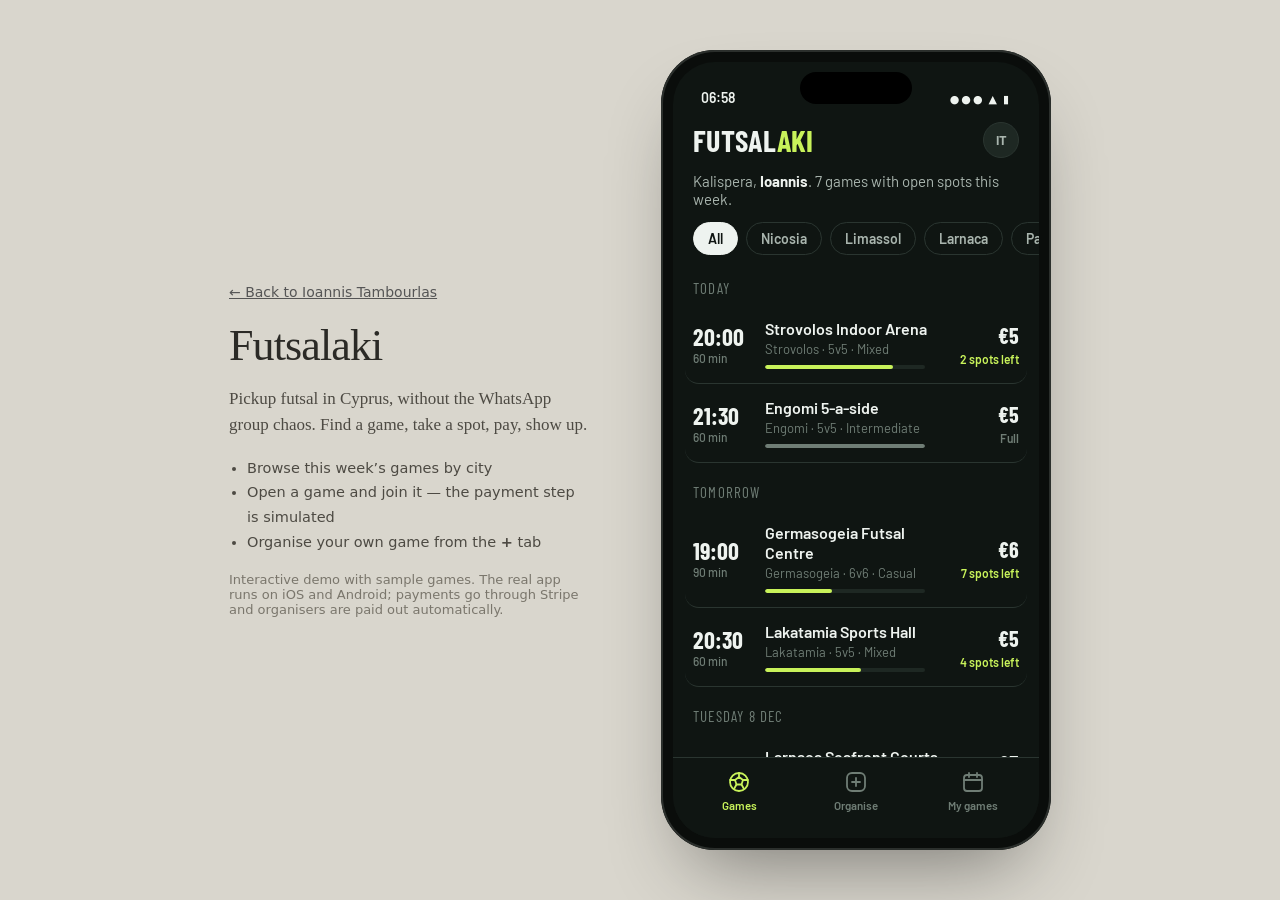
==== docs/demos/futsalaki/index.html @ 2a148515 "Add personal portfolio site with Futsalaki and SSSB Market demos Static site in docs/ for GitHub Pag" ====
<!doctype html>
<html lang="en">
<head>
<meta charset="utf-8">
<meta name="viewport" content="width=device-width, initial-scale=1, viewport-fit=cover">
<title>Futsalaki — demo</title>
<meta name="description" content="Interactive demo of Futsalaki: find a pickup futsal game in Cyprus, grab a spot and pay in the app.">
<meta name="theme-color" content="#0f1512">
<link rel="preconnect" href="https://fonts.googleapis.com">
<link rel="preconnect" href="https://fonts.gstatic.com" crossorigin>
<link href="https://fonts.googleapis.com/css2?family=Barlow+Condensed:wght@600;700&family=Barlow:wght@400;500;600;700&display=swap" rel="stylesheet">
<style>
:root {
  --bg: #0f1512; --bg-2: #161e1a; --bg-3: #1e2823; --line: #2a3530;
  --text: #eef3ef; --text-2: #a9b5ae; --text-3: #6f7d75;
  --lime: #c8f25a; --lime-ink: #1b2408; --green: #2f9e61; --warn: #f2b25a; --red: #ef6a5a;
  --cond: "Barlow Condensed", "Arial Narrow", sans-serif;
  --body: "Barlow", system-ui, sans-serif;
}
* { box-sizing: border-box; }
html, body { margin: 0; height: 100%; }
body { font-family: var(--body); color: var(--text); background: #d9d6cd; -webkit-font-smoothing: antialiased; -webkit-tap-highlight-color: transparent; }
button, input, select { font: inherit; color: inherit; }
a { color: inherit; }

/* page around the phone (desktop) */
.stage { min-height: 100%; display: grid; grid-template-columns: minmax(0, 360px) auto; justify-content: center; align-items: center; gap: 72px; padding: 40px 24px; }
.aside { color: #2b2a26; font-family: Georgia, serif; }
.aside a.back { font-family: system-ui, sans-serif; font-size: 14px; color: #555; }
.aside h1 { font-weight: 400; font-size: 44px; line-height: 1.05; margin: 22px 0 14px; letter-spacing: -.02em; }
.aside p { font-size: 17px; line-height: 1.55; color: #4d4a43; }
.aside ul { font-family: system-ui, sans-serif; font-size: 14.5px; color: #4d4a43; padding-left: 18px; line-height: 1.7; }
.aside small { font-family: system-ui, sans-serif; color: #7a766c; font-size: 13px; display: block; margin-top: 18px; }

.phone { width: 390px; height: 800px; border-radius: 54px; background: #0a0d0b; padding: 12px; box-shadow: 0 40px 80px -30px rgba(0,0,0,.45), inset 0 0 0 2px #2b2f2c; position: relative; }
.screen { width: 100%; height: 100%; border-radius: 42px; overflow: hidden; background: var(--bg); position: relative; display: flex; flex-direction: column; }
.notch { position: absolute; top: 10px; left: 50%; transform: translateX(-50%); width: 112px; height: 32px; border-radius: 20px; background: #000; z-index: 50; }

@media (max-width: 860px) {
  body { background: var(--bg); }
  .stage { display: block; padding: 0; min-height: 100%; }
  .aside { display: none; }
  .phone { width: 100%; height: 100dvh; border-radius: 0; padding: 0; box-shadow: none; }
  .screen { border-radius: 0; }
  .notch { display: none; }
  .mobile-bar { display: flex !important; }
}
/* compact embed used as a preview on the portfolio */
body.embed { background: var(--bg); }
body.embed .stage { display: block; padding: 0; }
body.embed .aside, body.embed .notch, body.embed .mobile-bar { display: none !important; }
body.embed .phone { width: 100%; height: 100vh; padding: 0; border-radius: 0; box-shadow: none; }
body.embed .screen { border-radius: 0; }

.mobile-bar { display: none; justify-content: space-between; font-size: 12px; padding: 6px 14px; background: #000; color: #bbb; }
.mobile-bar a { color: #ddd; }

.status { height: 50px; flex: none; display: flex; justify-content: space-between; align-items: flex-end; padding: 0 28px 6px; font-size: 14px; font-weight: 600; }
.status span:last-child { letter-spacing: 2px; font-size: 11px; }
@media (max-width: 860px) { .status { display: none; } }

.view { flex: 1; overflow-y: auto; overflow-x: hidden; scrollbar-width: none; position: relative; }
.view::-webkit-scrollbar { display: none; }

.top { padding: 10px 20px 6px; display: flex; justify-content: space-between; align-items: center; }
.brand { font-family: var(--cond); font-weight: 700; font-size: 30px; letter-spacing: .01em; text-transform: uppercase; line-height: 1; }
.brand i { font-style: normal; color: var(--lime); }
.avatar { width: 36px; height: 36px; border-radius: 50%; background: var(--bg-3); display: grid; place-items: center; font-weight: 700; font-size: 13px; color: var(--text-2); border: 1px solid var(--line); }

.hello { padding: 8px 20px 0; color: var(--text-2); font-size: 15px; }
.hello b { color: var(--text); }

.cities { display: flex; gap: 8px; padding: 14px 20px 4px; overflow-x: auto; scrollbar-width: none; }
.cities::-webkit-scrollbar { display: none; }
.pill { flex: none; border: 1px solid var(--line); background: transparent; border-radius: 999px; padding: 7px 14px; font-size: 14px; font-weight: 600; color: var(--text-2); cursor: pointer; }
.pill[aria-pressed="true"] { background: var(--text); color: var(--bg); border-color: var(--text); }

.day { font-family: var(--cond); text-transform: uppercase; font-size: 15px; letter-spacing: .08em; color: var(--text-3); padding: 20px 20px 8px; }

.game { display: grid; grid-template-columns: 58px 1fr auto; gap: 14px; align-items: center; margin: 0 12px; padding: 14px 8px; border-bottom: 1px solid var(--line); cursor: pointer; border-radius: 14px; transition: background .15s; }
.game:hover { background: var(--bg-2); }
.game__time { font-family: var(--cond); font-weight: 700; font-size: 24px; line-height: 1; }
.game__time small { display: block; font-family: var(--body); font-weight: 500; font-size: 12px; color: var(--text-3); margin-top: 3px; }
.game__venue { font-weight: 600; font-size: 16px; line-height: 1.25; }
.game__sub { font-size: 13px; color: var(--text-3); margin-top: 2px; }
.spots { margin-top: 8px; height: 4px; background: var(--bg-3); border-radius: 4px; overflow: hidden; width: 100%; max-width: 160px; }
.spots i { display: block; height: 100%; background: var(--lime); border-radius: 4px; }
.spots.full i { background: var(--text-3); }
.game__right { text-align: right; }
.game__price { font-family: var(--cond); font-weight: 700; font-size: 22px; }
.game__left { font-size: 12px; color: var(--lime); font-weight: 600; white-space: nowrap; }
.game__left.full { color: var(--text-3); }
.game__left.mine { color: var(--text); background: var(--green); padding: 1px 7px; border-radius: 6px; }

.empty { padding: 60px 30px; text-align: center; color: var(--text-3); }
.empty b { display: block; color: var(--text); font-family: var(--cond); font-size: 26px; text-transform: uppercase; margin-bottom: 6px; }

/* tab bar */
.tabbar { flex: none; display: grid; grid-template-columns: repeat(3, 1fr); border-top: 1px solid var(--line); background: var(--bg); padding: 8px 8px 22px; }
.tabbar button { background: none; border: 0; display: flex; flex-direction: column; align-items: center; gap: 4px; font-size: 11.5px; font-weight: 600; color: var(--text-3); cursor: pointer; padding: 4px 0; }
.tabbar button svg { width: 24px; height: 24px; }
.tabbar button[aria-current="true"] { color: var(--lime); }
@media (max-width: 860px) { .tabbar { padding-bottom: max(10px, env(safe-area-inset-bottom)); } }

/* detail */
.hero { position: relative; height: 210px; overflow: hidden; background: #174d33; }
.hero svg { position: absolute; inset: 0; width: 100%; height: 100%; }
.hero__back { position: absolute; top: 12px; left: 12px; width: 38px; height: 38px; border-radius: 50%; border: 0; background: rgba(0,0,0,.45); color: #fff; display: grid; place-items: center; cursor: pointer; backdrop-filter: blur(6px); }
.hero__tag { position: absolute; left: 20px; bottom: 16px; font-family: var(--cond); text-transform: uppercase; font-weight: 700; font-size: 13px; letter-spacing: .08em; background: var(--lime); color: var(--lime-ink); padding: 3px 9px; border-radius: 6px; }
.d-body { padding: 18px 20px 120px; }
.d-title { font-family: var(--cond); font-weight: 700; text-transform: uppercase; font-size: 34px; line-height: 1; margin: 0 0 6px; }
.d-sub { color: var(--text-2); font-size: 15px; margin: 0 0 18px; }
.facts { display: grid; grid-template-columns: repeat(3, 1fr); border-top: 1px solid var(--line); border-bottom: 1px solid var(--line); margin-bottom: 22px; }
.facts div { padding: 12px 0; }
.facts div + div { border-left: 1px solid var(--line); padding-left: 14px; }
.facts b { display: block; font-family: var(--cond); font-size: 22px; line-height: 1.1; }
.facts span { font-size: 12px; color: var(--text-3); }
.h { font-family: var(--cond); text-transform: uppercase; letter-spacing: .08em; font-size: 14px; color: var(--text-3); margin: 0 0 10px; display: flex; justify-content: space-between; }
.players { display: flex; flex-wrap: wrap; gap: 8px; margin-bottom: 22px; }
.p { width: 42px; height: 42px; border-radius: 50%; display: grid; place-items: center; font-size: 13px; font-weight: 700; background: var(--bg-3); color: var(--text-2); border: 1px solid var(--line); }
.p.you { background: var(--lime); color: var(--lime-ink); border-color: var(--lime); }
.p.open { background: transparent; border: 1.5px dashed var(--line); color: var(--text-3); font-weight: 500; }
.notes { font-size: 15px; color: var(--text-2); line-height: 1.55; margin: 0 0 12px; }
.org { display: flex; align-items: center; gap: 12px; padding: 12px 0; border-top: 1px solid var(--line); font-size: 14px; color: var(--text-2); }
.org b { color: var(--text); display: block; font-size: 15px; }

.cta { position: absolute; left: 0; right: 0; bottom: 0; padding: 14px 20px 18px; background: linear-gradient(transparent, var(--bg) 30%); display: flex; gap: 14px; align-items: center; }
.cta__price { font-family: var(--cond); font-weight: 700; font-size: 30px; line-height: 1; }
.cta__price small { display: block; font-family: var(--body); font-size: 12px; color: var(--text-3); font-weight: 500; }
.btn { flex: 1; border: 0; border-radius: 16px; min-height: 54px; font-weight: 700; font-size: 17px; cursor: pointer; transition: transform .1s, opacity .15s; }
.btn:active { transform: scale(.98); }
.btn-lime { background: var(--lime); color: var(--lime-ink); }
.btn-dark { background: var(--bg-3); color: var(--text); border: 1px solid var(--line); }
.btn[disabled] { opacity: .45; cursor: default; }

/* pay sheet */
.scrim { position: absolute; inset: 0; background: rgba(0,0,0,.55); opacity: 0; pointer-events: none; transition: opacity .2s; z-index: 30; }
.scrim.open { opacity: 1; pointer-events: auto; }
.sheet { position: absolute; left: 0; right: 0; bottom: 0; z-index: 31; background: #f6f7f5; color: #16201a; border-radius: 26px 26px 0 0; padding: 12px 20px 26px; transform: translateY(105%); transition: transform .28s cubic-bezier(.2,.8,.2,1); }
.sheet.open { transform: none; }
.grab { width: 40px; height: 5px; border-radius: 5px; background: #cfd4d0; margin: 0 auto 16px; }
.sheet h3 { margin: 0 0 4px; font-size: 20px; }
.sheet .muted { color: #68736c; font-size: 14px; margin: 0 0 16px; }
.line { display: flex; justify-content: space-between; padding: 9px 0; border-top: 1px solid #e3e6e3; font-size: 15px; }
.line.total { font-weight: 700; font-size: 17px; border-top: 1px solid #16201a; }
.card-field { margin: 16px 0; border: 1px solid #cfd4d0; border-radius: 12px; padding: 13px 14px; display: flex; gap: 10px; align-items: center; background: #fff; font-size: 15px; color: #3a443e; }
.card-field span:last-child { margin-left: auto; color: #88928b; font-size: 13px; }
.paybtn { background: #16201a; color: #fff; width: 100%; }
.secure { text-align: center; font-size: 12px; color: #88928b; margin-top: 10px; }

.done { position: absolute; inset: 0; z-index: 40; background: var(--bg); display: flex; flex-direction: column; align-items: center; justify-content: center; text-align: center; padding: 30px; opacity: 0; pointer-events: none; transition: opacity .25s; }
.done.open { opacity: 1; pointer-events: auto; }
.done .tick { width: 84px; height: 84px; border-radius: 50%; background: var(--lime); color: var(--lime-ink); display: grid; place-items: center; margin-bottom: 22px; }
.done h2 { font-family: var(--cond); text-transform: uppercase; font-size: 38px; margin: 0 0 8px; line-height: 1; }
.done p { color: var(--text-2); margin: 0 0 28px; }
.done .btn { flex: none; width: 100%; max-width: 280px; }

/* create */
.form { padding: 6px 20px 30px; }
.form h2 { font-family: var(--cond); text-transform: uppercase; font-size: 34px; margin: 6px 0 4px; }
.form .lead { color: var(--text-2); font-size: 15px; margin: 0 0 20px; }
.f { margin-bottom: 14px; }
.f label { display: block; font-size: 13px; font-weight: 600; color: var(--text-2); margin-bottom: 6px; }
.in { width: 100%; background: var(--bg-2); border: 1px solid var(--line); border-radius: 12px; padding: 13px 14px; outline: 0; color-scheme: dark; }
.in:focus { border-color: var(--lime); }
.two { display: grid; grid-template-columns: 1fr 1fr; gap: 10px; }
.payout { font-size: 13px; color: var(--text-3); margin: 4px 0 18px; line-height: 1.5; }
.payout b { color: var(--text); }

.toast { position: absolute; left: 50%; top: 60px; transform: translate(-50%, -10px); background: var(--text); color: var(--bg); padding: 9px 16px; border-radius: 999px; font-size: 14px; font-weight: 600; opacity: 0; transition: .2s; z-index: 60; white-space: nowrap; pointer-events: none; }
.toast.show { opacity: 1; transform: translate(-50%, 0); }
</style>
</head>
<body>

<div class="mobile-bar"><span>Demo &middot; sample data</span><a href="../../#futsalaki">&larr; Ioannis Tambourlas</a></div>

<div class="stage">
  <aside class="aside">
    <a class="back" href="../../#futsalaki">&larr; Back to Ioannis Tambourlas</a>
    <h1>Futsalaki</h1>
    <p>Pickup futsal in Cyprus, without the WhatsApp group chaos. Find a game, take a spot, pay, show up.</p>
    <ul>
      <li>Browse this week&rsquo;s games by city</li>
      <li>Open a game and join it &mdash; the payment step is simulated</li>
      <li>Organise your own game from the <b>+</b> tab</li>
    </ul>
    <small>Interactive demo with sample games. The real app runs on iOS and Android; payments go through Stripe and organisers are paid out automatically.</small>
  </aside>

  <div class="phone">
    <div class="screen" id="screen">
      <div class="notch"></div>
      <div class="status"><span id="clock">9:41</span><span>●●● ▲ ▮</span></div>
      <div class="view" id="view"></div>
      <nav class="tabbar" id="tabbar">
        <button data-tab="games" aria-current="true"><svg viewBox="0 0 24 24" fill="none" stroke="currentColor" stroke-width="1.8" stroke-linecap="round" stroke-linejoin="round"><circle cx="12" cy="12" r="9"/><path d="m12 7 4 3-1.5 4.5h-5L8 10z"/><path d="M12 3v4M21 10l-5 0M3 10h5M9.5 14.5 7 19M14.5 14.5 17 19"/></svg>Games</button>
        <button data-tab="create"><svg viewBox="0 0 24 24" fill="none" stroke="currentColor" stroke-width="1.8" stroke-linecap="round"><rect x="3" y="3" width="18" height="18" rx="5"/><path d="M12 8v8M8 12h8"/></svg>Organise</button>
        <button data-tab="mine"><svg viewBox="0 0 24 24" fill="none" stroke="currentColor" stroke-width="1.8" stroke-linecap="round" stroke-linejoin="round"><rect x="3" y="5" width="18" height="16" rx="3"/><path d="M3 10h18M8 3v4M16 3v4"/></svg>My games</button>
      </nav>

      <div class="scrim" id="scrim"></div>
      <div class="sheet" id="sheet" role="dialog" aria-modal="true"></div>
      <div class="done" id="done"></div>
      <div class="toast" id="toast"></div>
    </div>
  </div>
</div>

<script>
(function () {
  "use strict";
  if (/[?&]embed\b/.test(location.search)) document.body.classList.add("embed");

  var DAY = 86400000;
  function at(dayOffset, h, m) { var d = new Date(); d.setHours(h, m || 0, 0, 0); return d.getTime() + dayOffset * DAY; }

  var NAMES = ["AK", "MP", "CG", "NK", "SP", "AM", "GL", "PC", "KD", "TH", "EV", "RS", "LA", "DM", "IK", "YP", "ST", "FN"];
  var games = [
    { id: "g1", city: "Nicosia", venue: "Strovolos Indoor Arena", area: "Strovolos", t: at(0, 20, 0), dur: 60, size: 10, taken: 8, price: 5, level: "Mixed", org: "Andreas K.", notes: "Indoor court, bibs provided. Please be there 10 minutes early so we start on time." },
    { id: "g2", city: "Nicosia", venue: "Engomi 5-a-side", area: "Engomi", t: at(0, 21, 30), dur: 60, size: 10, taken: 10, price: 5, level: "Intermediate", org: "Marios P.", notes: "Outdoor turf under lights." },
    { id: "g3", city: "Limassol", venue: "Germasogeia Futsal Centre", area: "Germasogeia", t: at(1, 19, 0), dur: 90, size: 12, taken: 5, price: 6, level: "Casual", org: "Christos G.", notes: "90 minutes, rotating teams of four. All levels welcome." },
    { id: "g4", city: "Nicosia", venue: "Lakatamia Sports Hall", area: "Lakatamia", t: at(1, 20, 30), dur: 60, size: 10, taken: 6, price: 5, level: "Mixed", org: "Nikos K.", notes: "Indoor hall. Bring a light and a dark shirt." },
    { id: "g5", city: "Larnaca", venue: "Larnaca Seafront Courts", area: "Finikoudes", t: at(2, 18, 30), dur: 60, size: 10, taken: 3, price: 5, level: "Casual", org: "Stella P.", notes: "Friendly game, mixed teams." },
    { id: "g6", city: "Limassol", venue: "Agios Athanasios Arena", area: "Agios Athanasios", t: at(2, 21, 0), dur: 60, size: 10, taken: 9, price: 6, level: "Competitive", org: "Alex M.", notes: "Fast game. Last spot usually goes quickly." },
    { id: "g7", city: "Nicosia", venue: "Aglantzia Futsal Park", area: "Aglantzia", t: at(3, 19, 30), dur: 60, size: 10, taken: 4, price: 5, level: "Mixed", org: "George L.", notes: "Near the university. Parking at the back." },
    { id: "g8", city: "Paphos", venue: "Kato Paphos Indoor", area: "Kato Paphos", t: at(4, 20, 0), dur: 60, size: 10, taken: 7, price: 5, level: "Mixed", org: "Panos C.", notes: "Indoor, air-conditioned." }
  ];
  games.forEach(function (g, i) { g.players = NAMES.slice(i, i + g.taken); g.mine = false; });

  var state = { tab: "games", city: "All", open: null };
  var view = document.getElementById("view");

  function fmtTime(ts) { var d = new Date(ts); return String(d.getHours()).padStart(2, "0") + ":" + String(d.getMinutes()).padStart(2, "0"); }
  function dayLabel(ts) {
    var d = new Date(ts), today = new Date(); today.setHours(0, 0, 0, 0);
    var diff = Math.round((new Date(d).setHours(0, 0, 0, 0) - today.getTime()) / DAY);
    if (diff === 0) return "Today"; if (diff === 1) return "Tomorrow";
    return d.toLocaleDateString("en-GB", { weekday: "long", day: "numeric", month: "short" });
  }
  function esc(s) { return String(s).replace(/[&<>"']/g, function (c) { return { "&": "&amp;", "<": "&lt;", ">": "&gt;", '"': "&quot;", "'": "&#39;" }[c]; }); }

  function gameRow(g) {
    var left = g.size - g.taken, full = left <= 0;
    var status = g.mine ? '<span class="game__left mine">You’re in</span>' : full ? '<span class="game__left full">Full</span>' : '<span class="game__left">' + left + (left === 1 ? " spot" : " spots") + " left</span>";
    return '<div class="game" data-id="' + g.id + '" role="button" tabindex="0">' +
      '<div class="game__time">' + fmtTime(g.t) + "<small>" + g.dur + " min</small></div>" +
      "<div><div class=\"game__venue\">" + esc(g.venue) + '</div><div class="game__sub">' + esc(g.area) + " · " + (g.size / 2) + "v" + (g.size / 2) + " · " + g.level + "</div>" +
      '<div class="spots' + (full ? " full" : "") + '"><i style="width:' + Math.min(100, g.taken / g.size * 100) + '%"></i></div></div>' +
      '<div class="game__right"><div class="game__price">€' + g.price + "</div>" + status + "</div></div>";
  }
  function bindRows() {
    view.querySelectorAll(".game").forEach(function (el) {
      var go = function () { openGame(el.dataset.id); };
      el.addEventListener("click", go);
      el.addEventListener("keydown", function (e) { if (e.key === "Enter") go(); });
    });
  }
  function grouped(list) {
    var out = "", last = "";
    list.sort(function (a, b) { return a.t - b.t; }).forEach(function (g) {
      var dl = dayLabel(g.t); if (dl !== last) { out += '<div class="day">' + dl + "</div>"; last = dl; }
      out += gameRow(g);
    });
    return out;
  }

  function viewGames() {
    var cities = ["All", "Nicosia", "Limassol", "Larnaca", "Paphos"];
    var list = games.filter(function (g) { return state.city === "All" || g.city === state.city; });
    view.innerHTML =
      '<div class="top"><div class="brand">Futsal<i>aki</i></div><div class="avatar">IT</div></div>' +
      '<div class="hello">Kalispera, <b>Ioannis</b>. ' + games.filter(function (g) { return g.size - g.taken > 0; }).length + " games with open spots this week.</div>" +
      '<div class="cities">' + cities.map(function (c) { return '<button class="pill" data-city="' + c + '" aria-pressed="' + (state.city === c) + '">' + c + "</button>"; }).join("") + "</div>" +
      (list.length ? grouped(list) : '<div class="empty"><b>No games yet</b>Be the first to organise one in ' + state.city + ".</div>") +
      '<div style="height:24px"></div>';
    view.querySelectorAll(".pill").forEach(function (b) { b.onclick = function () { state.city = b.dataset.city; viewGames(); }; });
    bindRows();
  }

  function viewMine() {
    var list = games.filter(function (g) { return g.mine || g.createdByYou; });
    view.innerHTML = '<div class="top"><div class="brand">My games</div><div class="avatar">IT</div></div>' +
      (list.length ? grouped(list) : '<div class="empty"><b>Nothing booked</b>Join a game from the Games tab and it shows up here.</div>');
    bindRows();
  }

  function pitchSVG() {
    return '<svg viewBox="0 0 390 210" preserveAspectRatio="xMidYMid slice" aria-hidden="true">' +
      '<defs><pattern id="stripes" width="60" height="210" patternUnits="userSpaceOnUse"><rect width="30" height="210" fill="#1b5a3b"/><rect x="30" width="30" height="210" fill="#185236"/></pattern></defs>' +
      '<rect width="390" height="210" fill="url(#stripes)"/>' +
      '<g fill="none" stroke="rgba(255,255,255,.55)" stroke-width="2"><rect x="20" y="20" width="350" height="170"/><line x1="195" y1="20" x2="195" y2="190"/><circle cx="195" cy="105" r="30"/>' +
      '<path d="M20 60 a45 45 0 0 1 0 90"/><path d="M370 60 a45 45 0 0 0 0 90"/></g><circle cx="195" cy="105" r="3" fill="rgba(255,255,255,.7)"/></svg>';
  }

  function openGame(id) {
    var g = games.find(function (x) { return x.id === id; }); if (!g) return;
    state.open = id;
    var left = g.size - g.taken, full = left <= 0;
    var slots = g.players.map(function (p) { return '<div class="p">' + p + "</div>"; }).join("");
    if (g.mine) slots += '<div class="p you">IT</div>';
    for (var i = 0; i < left; i++) slots += '<div class="p open">+</div>';
    view.innerHTML =
      '<div class="hero">' + pitchSVG() + '<button class="hero__back" id="back" aria-label="Back"><svg width="20" height="20" viewBox="0 0 24 24" fill="none" stroke="currentColor" stroke-width="2.2" stroke-linecap="round"><path d="m15 18-6-6 6-6"/></svg></button>' +
      '<span class="hero__tag">' + (g.size / 2) + "v" + (g.size / 2) + " · " + g.level + "</span></div>" +
      '<div class="d-body"><h1 class="d-title">' + esc(g.venue) + '</h1><p class="d-sub">' + dayLabel(g.t) + ", " + fmtTime(g.t) + " · " + esc(g.area) + ", " + g.city + "</p>" +
      '<div class="facts"><div><b>' + g.dur + "'</b><span>Duration</span></div><div><b>" + g.taken + "/" + g.size + "</b><span>Players</span></div><div><b>€" + g.price + "</b><span>Per player</span></div></div>" +
      '<p class="h"><span>Who’s playing</span><span>' + (full ? "Full" : left + " open") + "</span></p>" +
      '<div class="players">' + slots + "</div>" +
      '<p class="h"><span>From the organiser</span></p><p class="notes">' + esc(g.notes) + "</p>" +
      '<div class="org"><div class="p">' + g.org.split(" ").map(function (s) { return s[0]; }).join("") + "</div><div><b>" + esc(g.org) + "</b>Organiser · free cancellation up to 6 hours before</div></div></div>" +
      '<div class="cta"><div class="cta__price">€' + g.price + ".00<small>per player</small></div>" +
      (g.mine ? '<button class="btn btn-dark" id="leave">Leave game</button>' :
        '<button class="btn btn-lime" id="join"' + (full ? " disabled" : "") + ">" + (full ? "Game is full" : "Join game") + "</button>") + "</div>";
    view.scrollTop = 0;
    document.getElementById("back").onclick = function () { state.open = null; renderTab(); };
    var j = document.getElementById("join"); if (j && !full) j.onclick = function () { openPay(g); };
    var l = document.getElementById("leave"); if (l) l.onclick = function () {
      g.mine = false; g.taken--; toast("You left the game · €" + g.price + " refunded"); openGame(g.id);
    };
  }

  var sheet = document.getElementById("sheet"), scrim = document.getElementById("scrim"), done = document.getElementById("done");
  function openPay(g) {
    var fee = 0.5;
    sheet.innerHTML = '<div class="grab"></div><h3>Confirm your spot</h3><p class="muted">' + esc(g.venue) + " · " + dayLabel(g.t) + " " + fmtTime(g.t) + "</p>" +
      '<div class="line"><span>Game fee</span><span>€' + g.price.toFixed(2) + '</span></div><div class="line"><span>Service fee</span><span>€' + fee.toFixed(2) + "</span></div>" +
      '<div class="line total"><span>Total</span><span>€' + (g.price + fee).toFixed(2) + "</span></div>" +
      '<div class="card-field"><span>💳</span><span>Visa •••• 4242</span><span>Change</span></div>' +
      '<button class="btn paybtn" id="pay">Pay €' + (g.price + fee).toFixed(2) + "</button>" +
      '<p class="secure">Demo — no real payment. In the app this is Stripe.</p>';
    sheet.classList.add("open"); scrim.classList.add("open");
    var payNow = function (b) {
      b.disabled = true; b.textContent = "Processing…";
      setTimeout(function () {
        closePay(); g.mine = true; g.taken++;
        done.innerHTML = '<div class="tick"><svg width="42" height="42" viewBox="0 0 24 24" fill="none" stroke="currentColor" stroke-width="2.6" stroke-linecap="round" stroke-linejoin="round"><path d="m5 12 5 5L20 7"/></svg></div>' +
          "<h2>You’re in</h2><p>" + esc(g.venue) + "<br>" + dayLabel(g.t) + " at " + fmtTime(g.t) + '</p><button class="btn btn-lime" id="ok">See the game</button>';
        done.classList.add("open");
        document.getElementById("ok").onclick = function () { done.classList.remove("open"); openGame(g.id); };
      }, 900);
    };
    document.getElementById("pay").onclick = function () { payNow(this); };
  }
  function closePay() { sheet.classList.remove("open"); scrim.classList.remove("open"); }
  scrim.onclick = closePay;

  function viewCreate() {
    var tomorrow = new Date(Date.now() + DAY), iso = tomorrow.toISOString().slice(0, 10);
    view.innerHTML = '<form class="form" id="cf" autocomplete="off"><h2>Organise a game</h2><p class="lead">Players pay when they join. You get paid out automatically after the game.</p>' +
      '<div class="f"><label for="cv">Venue</label><input class="in" id="cv" required placeholder="e.g. Strovolos Indoor Arena"></div>' +
      '<div class="two"><div class="f"><label for="cc">City</label><select class="in" id="cc"><option>Nicosia</option><option>Limassol</option><option>Larnaca</option><option>Paphos</option></select></div>' +
      '<div class="f"><label for="cl">Level</label><select class="in" id="cl"><option>Mixed</option><option>Casual</option><option>Intermediate</option><option>Competitive</option></select></div></div>' +
      '<div class="two"><div class="f"><label for="cd">Date</label><input class="in" id="cd" type="date" value="' + iso + '" required></div>' +
      '<div class="f"><label for="ct">Time</label><input class="in" id="ct" type="time" value="20:00" required></div></div>' +
      '<div class="two"><div class="f"><label for="cs">Format</label><select class="in" id="cs"><option value="10">5 v 5</option><option value="12">6 v 6</option><option value="14">7 v 7</option></select></div>' +
      '<div class="f"><label for="cp">Price per player (€)</label><input class="in" id="cp" type="number" min="0" max="50" value="5" required></div></div>' +
      '<p class="payout" id="payout"></p>' +
      '<button class="btn btn-lime" style="width:100%" type="submit">Publish game</button></form>';
    var upd = function () {
      var n = +document.getElementById("cs").value, p = +document.getElementById("cp").value || 0;
      document.getElementById("payout").innerHTML = "Full game: <b>" + n + " players × €" + p + " = €" + (n * p) + "</b> to you, paid to your bank via Stripe.";
    };
    document.getElementById("cs").onchange = upd; document.getElementById("cp").oninput = upd; upd();
    document.getElementById("cf").onsubmit = function (e) {
      e.preventDefault();
      var d = document.getElementById("cd").value.split("-"), tm = document.getElementById("ct").value.split(":");
      var when = new Date(+d[0], +d[1] - 1, +d[2], +tm[0], +tm[1]).getTime();
      var g = { id: "n" + Date.now(), city: document.getElementById("cc").value, venue: document.getElementById("cv").value.trim() || "My game", area: document.getElementById("cc").value,
        t: when, dur: 60, size: +document.getElementById("cs").value, taken: 1, price: +document.getElementById("cp").value || 0, level: document.getElementById("cl").value,
        org: "Ioannis T.", notes: "New game — invite your friends.", players: [], mine: true, createdByYou: true };
      games.push(g); toast("Game published"); setTab("games"); openGame(g.id);
    };
  }

  var toastEl = document.getElementById("toast"), tt;
  function toast(m) { toastEl.textContent = m; toastEl.classList.add("show"); clearTimeout(tt); tt = setTimeout(function () { toastEl.classList.remove("show"); }, 2000); }

  function renderTab() { if (state.tab === "games") viewGames(); else if (state.tab === "mine") viewMine(); else viewCreate(); view.scrollTop = 0; }
  function setTab(tab) {
    state.tab = tab; state.open = null;
    document.querySelectorAll("[data-tab]").forEach(function (b) { b.setAttribute("aria-current", String(b.dataset.tab === tab)); });
    renderTab();
  }
  document.querySelectorAll("[data-tab]").forEach(function (b) { b.onclick = function () { setTab(b.dataset.tab); }; });

  var clock = document.getElementById("clock");
  function tick() { clock.textContent = fmtTime(Date.now()); } tick(); setInterval(tick, 30000);

  renderTab();
})();
</script>
</body>
</html>
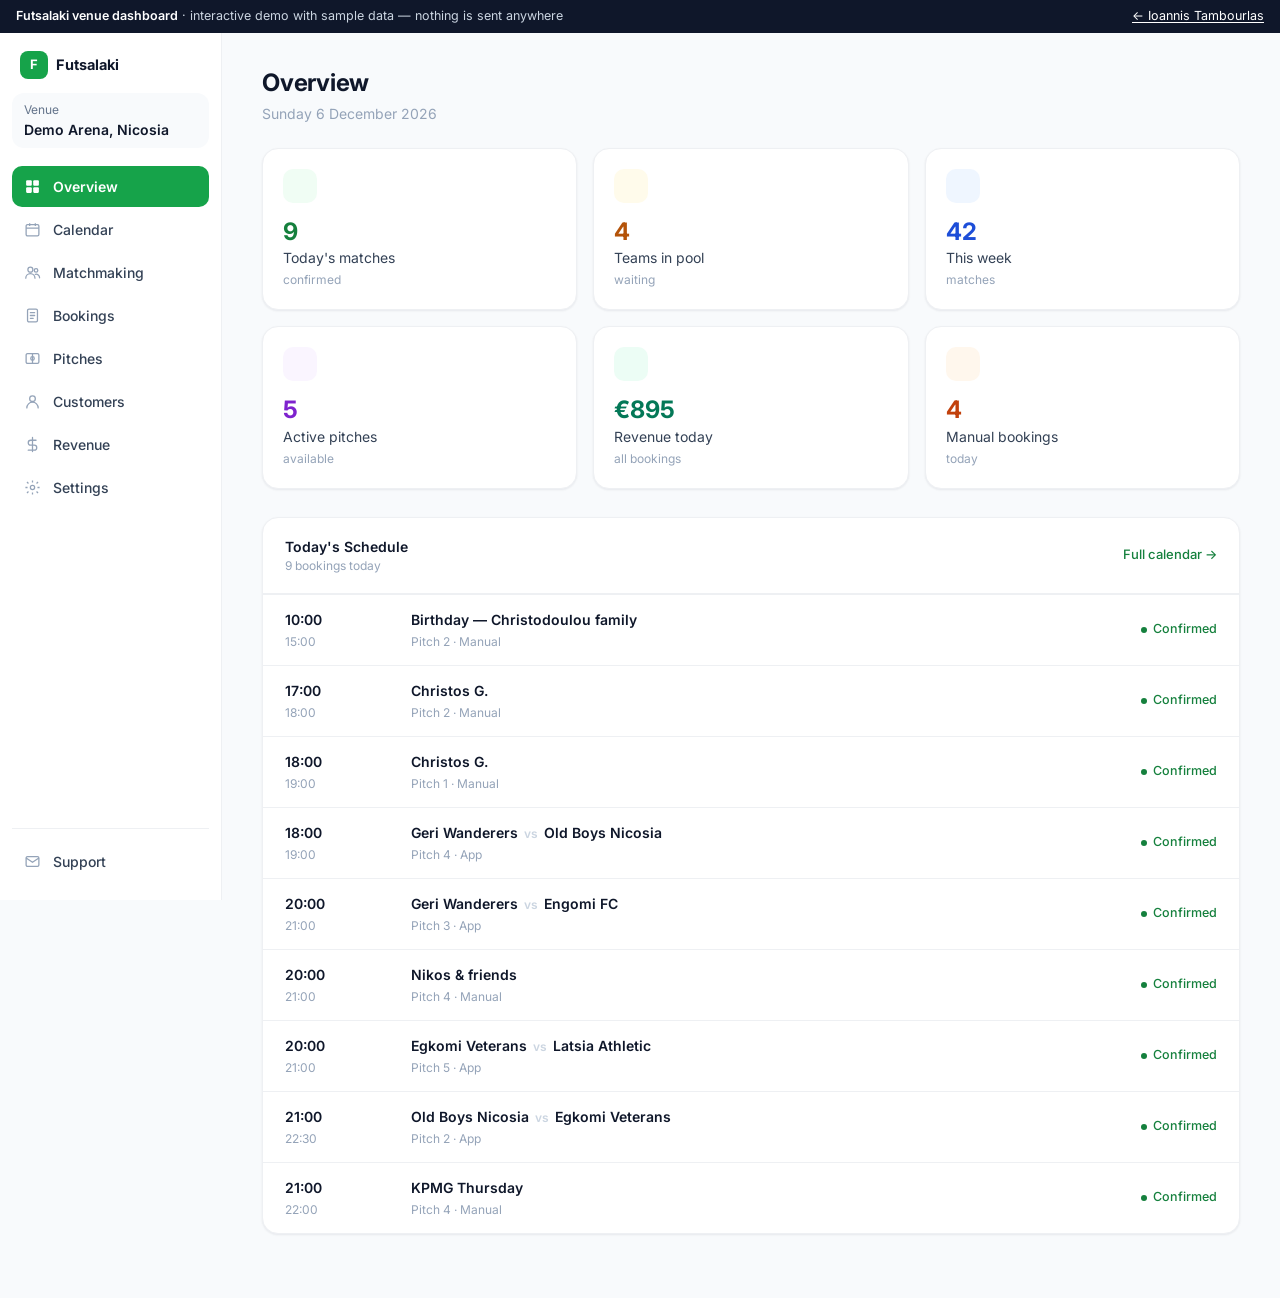
==== commit 00055088: "Rebuild portfolio and replace Futsalaki demo with the real venue dashboard Portfolio: editorial sing" ====
--- a/docs/demos/futsalaki/index.html
+++ b/docs/demos/futsalaki/index.html
@@ -2,392 +2,794 @@
 <html lang="en">
 <head>
 <meta charset="utf-8">
-<meta name="viewport" content="width=device-width, initial-scale=1, viewport-fit=cover">
-<title>Futsalaki — demo</title>
-<meta name="description" content="Interactive demo of Futsalaki: find a pickup futsal game in Cyprus, grab a spot and pay in the app.">
-<meta name="theme-color" content="#0f1512">
+<meta name="viewport" content="width=device-width, initial-scale=1">
+<title>Futsalaki venue dashboard — demo</title>
+<meta name="description" content="Interactive demo of the Futsalaki venue dashboard: calendar, matchmaking pool, bookings, pitches and revenue. Sample data.">
 <link rel="preconnect" href="https://fonts.googleapis.com">
 <link rel="preconnect" href="https://fonts.gstatic.com" crossorigin>
-<link href="https://fonts.googleapis.com/css2?family=Barlow+Condensed:wght@600;700&family=Barlow:wght@400;500;600;700&display=swap" rel="stylesheet">
+<link href="https://fonts.googleapis.com/css2?family=Inter:wght@400;500;600;700;800&display=swap" rel="stylesheet">
 <style>
 :root {
-  --bg: #0f1512; --bg-2: #161e1a; --bg-3: #1e2823; --line: #2a3530;
-  --text: #eef3ef; --text-2: #a9b5ae; --text-3: #6f7d75;
-  --lime: #c8f25a; --lime-ink: #1b2408; --green: #2f9e61; --warn: #f2b25a; --red: #ef6a5a;
-  --cond: "Barlow Condensed", "Arial Narrow", sans-serif;
-  --body: "Barlow", system-ui, sans-serif;
+  --bg: #f8fafc; --card: #fff; --line: #eef0f3; --line-2: #e2e8f0;
+  --ink: #0f172a; --ink-2: #1e293b; --ink-3: #334155; --muted: #64748b; --faint: #94a3b8;
+  --green: #16a34a; --green-d: #15803d; --green-dd: #166534; --green-t: #f0fdf4; --green-t2: #dcfce7; --green-b: #86efac;
+  --blue: #1d4ed8; --blue-t: #dbeafe; --blue-t2: #eff6ff; --blue-b: #93c5fd;
+  --red: #b91c1c; --red-t: #fee2e2; --red-b: #fca5a5;
+  --amber: #b45309; --amber-t: #fef3c7; --amber-b: #fcd34d;
+  --purple: #7e22ce; --purple-t: #f3e8ff;
+  --orange: #c2410c; --orange-t: #ffedd5;
+  --shadow: 0 1px 2px rgb(15 23 42 / .04), 0 1px 3px rgb(15 23 42 / .04);
 }
 * { box-sizing: border-box; }
-html, body { margin: 0; height: 100%; }
-body { font-family: var(--body); color: var(--text); background: #d9d6cd; -webkit-font-smoothing: antialiased; -webkit-tap-highlight-color: transparent; }
+html, body { margin: 0; }
+body { font-family: Inter, -apple-system, "Segoe UI", Roboto, sans-serif; background: var(--bg); color: var(--ink-2); font-size: 14px; line-height: 1.5; -webkit-font-smoothing: antialiased; }
 button, input, select { font: inherit; color: inherit; }
+button { cursor: pointer; }
 a { color: inherit; }
 
-/* page around the phone (desktop) */
-.stage { min-height: 100%; display: grid; grid-template-columns: minmax(0, 360px) auto; justify-content: center; align-items: center; gap: 72px; padding: 40px 24px; }
-.aside { color: #2b2a26; font-family: Georgia, serif; }
-.aside a.back { font-family: system-ui, sans-serif; font-size: 14px; color: #555; }
-.aside h1 { font-weight: 400; font-size: 44px; line-height: 1.05; margin: 22px 0 14px; letter-spacing: -.02em; }
-.aside p { font-size: 17px; line-height: 1.55; color: #4d4a43; }
-.aside ul { font-family: system-ui, sans-serif; font-size: 14.5px; color: #4d4a43; padding-left: 18px; line-height: 1.7; }
-.aside small { font-family: system-ui, sans-serif; color: #7a766c; font-size: 13px; display: block; margin-top: 18px; }
-
-.phone { width: 390px; height: 800px; border-radius: 54px; background: #0a0d0b; padding: 12px; box-shadow: 0 40px 80px -30px rgba(0,0,0,.45), inset 0 0 0 2px #2b2f2c; position: relative; }
-.screen { width: 100%; height: 100%; border-radius: 42px; overflow: hidden; background: var(--bg); position: relative; display: flex; flex-direction: column; }
-.notch { position: absolute; top: 10px; left: 50%; transform: translateX(-50%); width: 112px; height: 32px; border-radius: 20px; background: #000; z-index: 50; }
-
-@media (max-width: 860px) {
-  body { background: var(--bg); }
-  .stage { display: block; padding: 0; min-height: 100%; }
-  .aside { display: none; }
-  .phone { width: 100%; height: 100dvh; border-radius: 0; padding: 0; box-shadow: none; }
-  .screen { border-radius: 0; }
-  .notch { display: none; }
-  .mobile-bar { display: flex !important; }
+.demo-bar { position: sticky; top: 0; z-index: 60; background: #0f172a; color: #cbd5e1; font-size: 12.5px; padding: 7px 16px; display: flex; justify-content: space-between; gap: 12px; }
+.demo-bar a { color: #fff; text-decoration: underline; text-underline-offset: 2px; white-space: nowrap; }
+.demo-bar b { color: #fff; font-weight: 600; }
+
+.shell { display: grid; grid-template-columns: 222px 1fr; min-height: calc(100vh - 33px); }
+.side { background: #fff; border-right: 1px solid var(--line); display: flex; flex-direction: column; padding: 18px 12px; position: sticky; top: 33px; height: calc(100vh - 33px); }
+.brand { display: flex; align-items: center; gap: 8px; font-weight: 700; font-size: 14.5px; color: var(--ink); padding: 0 8px; }
+.brand i { width: 28px; height: 28px; border-radius: 8px; background: var(--green); color: #fff; font-style: normal; display: grid; place-items: center; font-size: 13px; font-weight: 700; }
+.venue { margin: 14px 0 18px; background: var(--bg); border-radius: 12px; padding: 8px 12px; }
+.venue small { display: block; color: var(--muted); font-size: 12px; }
+.venue b { font-weight: 600; color: var(--ink); }
+.nav { display: grid; gap: 2px; }
+.nav button { display: flex; align-items: center; gap: 12px; border: 0; background: none; text-align: left; padding: 10px 12px; border-radius: 10px; color: var(--ink-3); font-weight: 500; font-size: 14px; }
+.nav button svg { width: 17px; height: 17px; color: var(--faint); flex: none; }
+.nav button:hover { background: var(--bg); }
+.nav button[aria-current="page"] { background: var(--green); color: #fff; font-weight: 600; }
+.nav button[aria-current="page"] svg { color: #fff; }
+.side .nav--bottom { margin-top: auto; border-top: 1px solid var(--line); padding-top: 12px; }
+
+main { padding: 32px 40px 64px; min-width: 0; }
+.ph { display: flex; justify-content: space-between; align-items: flex-start; gap: 16px; flex-wrap: wrap; margin-bottom: 24px; }
+.ph h1 { font-size: 24px; font-weight: 700; color: var(--ink); margin: 0; letter-spacing: -.01em; }
+.ph p { margin: 2px 0 0; color: var(--faint); font-size: 14px; }
+.ph__actions { display: flex; gap: 8px; flex-wrap: wrap; align-items: center; }
+
+.btn { border: 1px solid transparent; border-radius: 10px; padding: 9px 16px; font-weight: 600; font-size: 14px; background: #fff; }
+.btn-green { background: var(--green); color: #fff; }
+.btn-green:hover { background: var(--green-d); }
+.btn-soft { background: var(--green-t); color: var(--green-d); border-color: #bbf7d0; }
+.btn-line { border-color: var(--line-2); color: var(--ink-3); }
+.btn-line:hover { background: var(--bg); }
+.btn-red { background: #fff5f5; color: var(--red); border-color: #fecaca; }
+.btn[disabled] { opacity: .5; cursor: default; }
+.seg { display: inline-flex; border: 1px solid var(--line-2); border-radius: 10px; overflow: hidden; background: #fff; }
+.seg button { border: 0; background: none; padding: 7px 14px; font-size: 13px; font-weight: 500; color: var(--muted); }
+.seg button[aria-pressed="true"] { background: var(--green); color: #fff; font-weight: 600; }
+.seg--dark button[aria-pressed="true"] { background: var(--ink-2); }
+
+.card { background: var(--card); border: 1px solid var(--line); border-radius: 16px; box-shadow: var(--shadow); }
+.card__head { padding: 18px 22px; border-bottom: 1px solid var(--line); display: flex; justify-content: space-between; align-items: center; gap: 12px; }
+.card__head b { color: var(--ink); font-weight: 600; }
+.card__head small { display: block; color: var(--faint); font-size: 12px; }
+.link { color: var(--green-d); font-weight: 500; font-size: 13px; background: none; border: 0; padding: 0; }
+
+/* overview */
+.stats { display: grid; grid-template-columns: repeat(3, minmax(0, 1fr)); gap: 16px; margin-bottom: 28px; max-width: 1024px; }
+.stat { padding: 20px; }
+.stat i { display: block; width: 34px; height: 34px; border-radius: 10px; margin-bottom: 16px; }
+.stat b { display: block; font-size: 24px; font-weight: 700; line-height: 1.1; }
+.stat span { display: block; color: var(--ink-3); font-size: 14px; margin-top: 2px; }
+.stat small { color: var(--faint); font-size: 12px; }
+.sched { max-width: 1024px; }
+.row { display: grid; grid-template-columns: 110px 1fr auto; gap: 16px; align-items: center; padding: 14px 22px; border-top: 1px solid var(--line); }
+.row:first-child { border-top: 0; }
+.row .t b { display: block; color: var(--ink); font-weight: 600; }
+.row .t small, .row .w small { color: var(--faint); font-size: 12px; }
+.row .w b { color: var(--ink); font-weight: 600; }
+.vs { color: #cbd5e1; margin: 0 6px; font-size: 12px; }
+.empty { padding: 44px 20px; text-align: center; color: var(--muted); }
+
+.st { font-size: 12.5px; font-weight: 500; display: inline-flex; align-items: center; gap: 6px; white-space: nowrap; }
+.st::before { content: ""; width: 6px; height: 6px; border-radius: 50%; background: currentColor; }
+.st--confirmed { color: var(--green-d); } .st--pending { color: var(--amber); } .st--completed { color: var(--muted); } .st--cancelled { color: var(--red); } .st--awaiting { color: var(--purple); }
+.pill { display: inline-block; font-size: 12px; font-weight: 500; padding: 2px 10px; border-radius: 999px; white-space: nowrap; }
+.pill--confirmed { background: var(--green-t); color: var(--green-d); }
+.pill--pending { background: var(--amber-t); color: var(--amber); }
+.pill--completed { background: #f1f5f9; color: var(--muted); }
+.pill--cancelled { background: var(--red-t); color: var(--red); }
+.pill--awaiting { background: var(--purple-t); color: var(--purple); }
+.pill--app { background: var(--blue-t2); color: var(--blue); }
+.pill--manual { background: var(--orange-t); color: var(--orange); }
+.pill--Casual { background: var(--green-t); color: var(--green-d); }
+.pill--Intermediate { background: var(--amber-t); color: var(--amber); }
+.pill--Competitive { background: var(--red-t); color: var(--red); }
+.pill--active { background: var(--green-t); color: var(--green-d); }
+.pill--inactive { background: #f1f5f9; color: var(--muted); }
+.pill--expected { background: var(--orange-t); color: var(--orange); }
+.pill--paid { background: var(--green-t); color: var(--green-d); }
+
+/* calendar */
+.legend { display: flex; flex-wrap: wrap; gap: 18px; font-size: 12.5px; color: var(--muted); margin: -10px 0 14px; }
+.legend span { display: inline-flex; align-items: center; gap: 6px; }
+.legend i { width: 10px; height: 10px; border-radius: 3px; }
+.chips { display: flex; gap: 6px; flex-wrap: wrap; margin-bottom: 18px; }
+.chip { border: 1px solid var(--line-2); background: #fff; border-radius: 10px; padding: 5px 12px; font-size: 12.5px; font-weight: 500; color: var(--ink-3); min-width: 32px; }
+.chip[aria-pressed="true"] { background: var(--green); border-color: var(--green); color: #fff; font-weight: 600; }
+.pitchcal { margin-bottom: 20px; overflow: hidden; }
+.pitchcal__name { padding: 14px 20px; display: flex; align-items: center; gap: 10px; font-weight: 600; color: var(--ink); border-bottom: 1px solid var(--line); }
+.pitchcal__name::before { content: ""; width: 7px; height: 7px; border-radius: 50%; background: var(--green); }
+.week { display: grid; grid-template-columns: repeat(7, minmax(118px, 1fr)); overflow-x: auto; }
+.day { border-left: 1px solid var(--line); min-height: 104px; min-width: 0; }
+.day:first-child { border-left: 0; }
+.day__h { text-align: center; font-size: 12.5px; color: var(--muted); padding: 8px 4px; border-bottom: 1px solid var(--line); white-space: nowrap; }
+.day--today .day__h { background: var(--green-t); color: var(--green-d); font-weight: 600; }
+.day__b { padding: 6px; display: grid; grid-template-columns: minmax(0, 1fr); gap: 6px; align-content: start; }
+.day__none { text-align: center; color: #cbd5e1; padding: 14px 0; }
+.blk { border: 1px solid; border-radius: 8px; padding: 5px 8px; font-size: 12px; line-height: 1.35; text-align: left; width: 100%; min-width: 0; overflow: hidden; background: none; }
+.blk b { font-weight: 600; display: block; }
+.blk b em { font-style: normal; font-size: 10px; font-weight: 600; margin-left: 4px; opacity: .8; }
+.blk span { display: block; white-space: nowrap; overflow: hidden; text-overflow: ellipsis; }
+.blk--match { background: var(--green-t); border-color: var(--green-b); color: var(--green-dd); }
+.blk--manual, .blk--event { background: var(--blue-t2); border-color: var(--blue-b); color: #1e40af; }
+.blk--pending { background: #fffbeb; border-color: var(--amber-b); color: var(--amber); }
+.blk--blocked { background: #fff1f2; border-color: var(--red-b); color: var(--red); }
+.blk--cancelled { opacity: .45; text-decoration: line-through; }
+
+/* matchmaking */
+.days { display: flex; gap: 8px; flex-wrap: wrap; margin-bottom: 20px; }
+.dchip { border: 1px solid var(--line-2); background: #fff; border-radius: 10px; min-width: 52px; padding: 5px 10px; text-align: center; line-height: 1.15; }
+.dchip small { display: block; font-size: 10px; font-weight: 600; color: var(--faint); text-transform: uppercase; letter-spacing: .03em; }
+.dchip b { font-size: 15px; color: var(--ink-3); }
+.dchip[aria-pressed="true"] { background: var(--ink-2); border-color: var(--ink-2); }
+.dchip[aria-pressed="true"] small, .dchip[aria-pressed="true"] b { color: #fff; }
+.dchip--all { font-weight: 600; font-size: 14px; color: var(--ink-3); }
+.dchip--all[aria-pressed="true"] { color: #fff; }
+.info { background: var(--blue-t2); border: 1px solid #dbeafe; color: var(--blue); border-radius: 14px; padding: 14px 20px; margin-bottom: 20px; max-width: 768px; font-size: 13px; }
+.info b { display: block; font-size: 14px; font-weight: 600; margin-bottom: 2px; color: #1e3a8a; }
+.info em { font-style: normal; font-weight: 600; }
+.pool { max-width: 768px; margin-bottom: 20px; }
+.pool__h { padding: 14px 20px; border-bottom: 1px solid var(--line); font-weight: 600; color: var(--ink); display: flex; justify-content: space-between; }
+.pool__h small { color: var(--faint); font-weight: 500; }
+.entry { display: grid; grid-template-columns: 1fr auto auto; gap: 14px; align-items: center; padding: 14px 20px; border-top: 1px solid var(--line); }
+.entry:first-of-type { border-top: 0; }
+.entry b { color: var(--ink); font-weight: 600; }
+.entry small { display: block; color: var(--faint); font-size: 12px; }
+.x { border: 1px solid var(--line-2); background: #fff; border-radius: 8px; padding: 5px 10px; font-size: 12.5px; color: var(--muted); }
+.x:hover { color: var(--red); border-color: #fecaca; }
+
+/* tables */
+.tbl-wrap { overflow-x: auto; }
+table { width: 100%; border-collapse: collapse; }
+th { text-align: left; font-size: 11.5px; font-weight: 600; letter-spacing: .05em; text-transform: uppercase; color: var(--faint); padding: 14px 20px; border-bottom: 1px solid var(--line); white-space: nowrap; }
+td { padding: 15px 20px; border-bottom: 1px solid var(--line); color: var(--ink-3); vertical-align: middle; }
+tr:last-child td { border-bottom: 0; }
+td b { color: var(--ink); font-weight: 600; }
+td small { display: block; color: var(--faint); font-size: 12px; }
+.filters { display: flex; gap: 10px; flex-wrap: wrap; margin-bottom: 18px; align-items: center; }
+.pager { display: flex; justify-content: space-between; align-items: center; padding: 12px 20px; border-top: 1px solid var(--line); color: var(--faint); font-size: 12.5px; }
+.pager button { border: 0; background: none; color: var(--muted); }
+.pager button[disabled] { color: #cbd5e1; cursor: default; }
+
+/* pitches */
+.narrow { max-width: 672px; }
+.addp { padding: 20px; margin-bottom: 20px; }
+.addp label { display: block; font-weight: 600; color: var(--ink); margin-bottom: 10px; }
+.addp div { display: flex; gap: 8px; }
+.in { width: 100%; border: 1px solid var(--line-2); border-radius: 10px; padding: 9px 14px; background: #fff; outline: 0; }
+.in:focus { border-color: var(--green); box-shadow: 0 0 0 3px rgb(22 163 74 / .12); }
+.dotname { display: inline-flex; align-items: center; gap: 10px; }
+.dotname::before { content: ""; width: 7px; height: 7px; border-radius: 50%; background: var(--green); }
+.dotname--blue::before { background: #3b82f6; }
+.dotname--off::before { background: #cbd5e1; }
+.price { border: 1px dashed transparent; background: none; border-radius: 6px; padding: 2px 6px; color: var(--ink-3); }
+.price:hover { border-color: var(--line-2); }
+.price-in { width: 84px; padding: 4px 8px; }
+.sub { display: flex; justify-content: space-between; align-items: flex-end; margin: 28px 0 12px; }
+.sub h2 { margin: 0; font-size: 17px; color: var(--ink); }
+.sub p { margin: 0; color: var(--faint); font-size: 12.5px; }
+
+/* revenue */
+.total { background: var(--green); color: #fff; border-radius: 16px; padding: 24px; margin-bottom: 20px; max-width: 896px; }
+.total small { font-size: 14px; opacity: .92; }
+.total b { display: block; font-size: 36px; font-weight: 800; letter-spacing: -.02em; margin: 2px 0 6px; }
+.total span { font-size: 14px; opacity: .92; }
+.rcards { display: grid; grid-template-columns: repeat(3, minmax(0,1fr)); gap: 16px; margin-bottom: 20px; max-width: 896px; }
+.rcard { padding: 20px; }
+.rcard b { display: block; color: var(--ink); font-weight: 600; }
+.rcard small { color: var(--faint); font-size: 12px; display: block; }
+.rcard strong { display: block; font-size: 22px; font-weight: 700; color: var(--ink); margin: 18px 0 2px; }
+.chart { max-width: 896px; margin-bottom: 20px; }
+.chart svg { display: block; width: 100%; height: 240px; }
+.chart .tip { font-size: 12px; fill: var(--ink); font-weight: 600; }
+.wide { max-width: 896px; }
+
+/* settings */
+.set { max-width: 672px; margin-bottom: 20px; }
+.set__row { display: flex; align-items: center; gap: 16px; padding: 14px 22px; border-top: 1px solid var(--line); }
+.set__row:first-of-type { border-top: 0; }
+.set__row .grow { flex: 1; }
+.set__row b { color: var(--ink); font-weight: 600; font-size: 14px; }
+.set__row small { display: block; color: var(--faint); font-size: 12px; }
+.tog { width: 44px; height: 24px; border-radius: 999px; background: #cbd5e1; border: 0; position: relative; flex: none; transition: background .15s; }
+.tog::after { content: ""; position: absolute; top: 3px; left: 3px; width: 18px; height: 18px; border-radius: 50%; background: #fff; transition: transform .15s; box-shadow: 0 1px 2px rgb(0 0 0 / .2); }
+.tog[aria-pressed="true"] { background: var(--green); }
+.tog[aria-pressed="true"]::after { transform: translateX(20px); }
+.hrs { display: flex; align-items: center; gap: 8px; color: var(--faint); font-size: 12px; }
+.hrs select { border: 1px solid var(--line-2); border-radius: 8px; padding: 5px 8px; background: #fff; }
+.set__foot { display: flex; justify-content: flex-end; padding: 14px 22px; border-top: 1px solid var(--line); }
+.stripe { display: flex; align-items: center; gap: 12px; }
+.stripe i { width: 36px; height: 36px; border-radius: 10px; background: #eef2ff; color: #4f46e5; display: grid; place-items: center; font-style: normal; font-weight: 800; }
+
+/* modal */
+.scrim { position: fixed; inset: 0; background: rgb(15 23 42 / .45); z-index: 70; display: none; align-items: flex-start; justify-content: center; padding: 64px 16px; overflow-y: auto; }
+.scrim.open { display: flex; }
+.modal { background: #fff; border-radius: 18px; width: 100%; max-width: 460px; box-shadow: 0 24px 60px -20px rgb(15 23 42 / .35); }
+.modal__h { padding: 20px 24px 6px; display: flex; justify-content: space-between; align-items: flex-start; }
+.modal__h h3 { margin: 0; font-size: 17px; color: var(--ink); }
+.modal__h p { margin: 2px 0 0; color: var(--faint); font-size: 13px; }
+.modal__h button { border: 0; background: none; color: var(--faint); font-size: 20px; line-height: 1; padding: 4px; }
+.modal__b { padding: 12px 24px 4px; }
+.modal__f { padding: 16px 24px 22px; display: flex; gap: 8px; justify-content: flex-end; }
+.f { margin-bottom: 14px; }
+.f > label, .f > .lbl { display: block; font-size: 13px; font-weight: 500; color: var(--ink-3); margin-bottom: 6px; }
+.two { display: grid; grid-template-columns: 1fr 1fr; gap: 10px; }
+.opts { display: flex; gap: 6px; flex-wrap: wrap; }
+.opts button { border: 1px solid var(--line-2); background: #fff; border-radius: 9px; padding: 6px 12px; font-size: 13px; color: var(--ink-3); }
+.opts button[aria-pressed="true"] { border-color: var(--green); background: var(--green-t); color: var(--green-d); font-weight: 600; }
+.conf { border-radius: 10px; padding: 8px 12px; font-size: 12.5px; margin-bottom: 6px; }
+.conf--move { background: var(--green-t); color: var(--green-d); }
+.conf--manual { background: var(--amber-t); color: var(--amber); }
+.conf--refund { background: var(--red-t); color: var(--red); }
+.kv { display: grid; grid-template-columns: 100px 1fr; gap: 6px 12px; font-size: 13.5px; margin-bottom: 8px; }
+.kv dt { color: var(--faint); }
+.kv dd { margin: 0; color: var(--ink-2); }
+
+.toast { position: fixed; right: 24px; bottom: 24px; background: var(--ink); color: #fff; border-radius: 12px; padding: 12px 16px; font-size: 13.5px; font-weight: 500; max-width: 360px; box-shadow: 0 12px 30px -10px rgb(0 0 0 / .4); transform: translateY(20px); opacity: 0; transition: .2s; z-index: 80; pointer-events: none; }
+.toast.show { transform: none; opacity: 1; }
+.toast b { color: #86efac; }
+
+@media (max-width: 900px) {
+  .shell { grid-template-columns: 1fr; }
+  .side { position: static; height: auto; flex-direction: row; align-items: center; gap: 12px; padding: 10px 12px; overflow-x: auto; border-right: 0; border-bottom: 1px solid var(--line); }
+  .venue { display: none; }
+  .nav { display: flex; }
+  .nav button { padding: 7px 10px; white-space: nowrap; }
+  .nav button svg { display: none; }
+  .side .nav--bottom { margin: 0; border: 0; padding: 0; }
+  main { padding: 22px 16px 48px; }
+  .stats, .rcards { grid-template-columns: 1fr 1fr; }
+  .row { grid-template-columns: 70px 1fr; }
+  .row > :last-child { grid-column: 2; }
 }
-/* compact embed used as a preview on the portfolio */
-body.embed { background: var(--bg); }
-body.embed .stage { display: block; padding: 0; }
-body.embed .aside, body.embed .notch, body.embed .mobile-bar { display: none !important; }
-body.embed .phone { width: 100%; height: 100vh; padding: 0; border-radius: 0; box-shadow: none; }
-body.embed .screen { border-radius: 0; }
-
-.mobile-bar { display: none; justify-content: space-between; font-size: 12px; padding: 6px 14px; background: #000; color: #bbb; }
-.mobile-bar a { color: #ddd; }
-
-.status { height: 50px; flex: none; display: flex; justify-content: space-between; align-items: flex-end; padding: 0 28px 6px; font-size: 14px; font-weight: 600; }
-.status span:last-child { letter-spacing: 2px; font-size: 11px; }
-@media (max-width: 860px) { .status { display: none; } }
-
-.view { flex: 1; overflow-y: auto; overflow-x: hidden; scrollbar-width: none; position: relative; }
-.view::-webkit-scrollbar { display: none; }
-
-.top { padding: 10px 20px 6px; display: flex; justify-content: space-between; align-items: center; }
-.brand { font-family: var(--cond); font-weight: 700; font-size: 30px; letter-spacing: .01em; text-transform: uppercase; line-height: 1; }
-.brand i { font-style: normal; color: var(--lime); }
-.avatar { width: 36px; height: 36px; border-radius: 50%; background: var(--bg-3); display: grid; place-items: center; font-weight: 700; font-size: 13px; color: var(--text-2); border: 1px solid var(--line); }
-
-.hello { padding: 8px 20px 0; color: var(--text-2); font-size: 15px; }
-.hello b { color: var(--text); }
-
-.cities { display: flex; gap: 8px; padding: 14px 20px 4px; overflow-x: auto; scrollbar-width: none; }
-.cities::-webkit-scrollbar { display: none; }
-.pill { flex: none; border: 1px solid var(--line); background: transparent; border-radius: 999px; padding: 7px 14px; font-size: 14px; font-weight: 600; color: var(--text-2); cursor: pointer; }
-.pill[aria-pressed="true"] { background: var(--text); color: var(--bg); border-color: var(--text); }
-
-.day { font-family: var(--cond); text-transform: uppercase; font-size: 15px; letter-spacing: .08em; color: var(--text-3); padding: 20px 20px 8px; }
-
-.game { display: grid; grid-template-columns: 58px 1fr auto; gap: 14px; align-items: center; margin: 0 12px; padding: 14px 8px; border-bottom: 1px solid var(--line); cursor: pointer; border-radius: 14px; transition: background .15s; }
-.game:hover { background: var(--bg-2); }
-.game__time { font-family: var(--cond); font-weight: 700; font-size: 24px; line-height: 1; }
-.game__time small { display: block; font-family: var(--body); font-weight: 500; font-size: 12px; color: var(--text-3); margin-top: 3px; }
-.game__venue { font-weight: 600; font-size: 16px; line-height: 1.25; }
-.game__sub { font-size: 13px; color: var(--text-3); margin-top: 2px; }
-.spots { margin-top: 8px; height: 4px; background: var(--bg-3); border-radius: 4px; overflow: hidden; width: 100%; max-width: 160px; }
-.spots i { display: block; height: 100%; background: var(--lime); border-radius: 4px; }
-.spots.full i { background: var(--text-3); }
-.game__right { text-align: right; }
-.game__price { font-family: var(--cond); font-weight: 700; font-size: 22px; }
-.game__left { font-size: 12px; color: var(--lime); font-weight: 600; white-space: nowrap; }
-.game__left.full { color: var(--text-3); }
-.game__left.mine { color: var(--text); background: var(--green); padding: 1px 7px; border-radius: 6px; }
-
-.empty { padding: 60px 30px; text-align: center; color: var(--text-3); }
-.empty b { display: block; color: var(--text); font-family: var(--cond); font-size: 26px; text-transform: uppercase; margin-bottom: 6px; }
-
-/* tab bar */
-.tabbar { flex: none; display: grid; grid-template-columns: repeat(3, 1fr); border-top: 1px solid var(--line); background: var(--bg); padding: 8px 8px 22px; }
-.tabbar button { background: none; border: 0; display: flex; flex-direction: column; align-items: center; gap: 4px; font-size: 11.5px; font-weight: 600; color: var(--text-3); cursor: pointer; padding: 4px 0; }
-.tabbar button svg { width: 24px; height: 24px; }
-.tabbar button[aria-current="true"] { color: var(--lime); }
-@media (max-width: 860px) { .tabbar { padding-bottom: max(10px, env(safe-area-inset-bottom)); } }
-
-/* detail */
-.hero { position: relative; height: 210px; overflow: hidden; background: #174d33; }
-.hero svg { position: absolute; inset: 0; width: 100%; height: 100%; }
-.hero__back { position: absolute; top: 12px; left: 12px; width: 38px; height: 38px; border-radius: 50%; border: 0; background: rgba(0,0,0,.45); color: #fff; display: grid; place-items: center; cursor: pointer; backdrop-filter: blur(6px); }
-.hero__tag { position: absolute; left: 20px; bottom: 16px; font-family: var(--cond); text-transform: uppercase; font-weight: 700; font-size: 13px; letter-spacing: .08em; background: var(--lime); color: var(--lime-ink); padding: 3px 9px; border-radius: 6px; }
-.d-body { padding: 18px 20px 120px; }
-.d-title { font-family: var(--cond); font-weight: 700; text-transform: uppercase; font-size: 34px; line-height: 1; margin: 0 0 6px; }
-.d-sub { color: var(--text-2); font-size: 15px; margin: 0 0 18px; }
-.facts { display: grid; grid-template-columns: repeat(3, 1fr); border-top: 1px solid var(--line); border-bottom: 1px solid var(--line); margin-bottom: 22px; }
-.facts div { padding: 12px 0; }
-.facts div + div { border-left: 1px solid var(--line); padding-left: 14px; }
-.facts b { display: block; font-family: var(--cond); font-size: 22px; line-height: 1.1; }
-.facts span { font-size: 12px; color: var(--text-3); }
-.h { font-family: var(--cond); text-transform: uppercase; letter-spacing: .08em; font-size: 14px; color: var(--text-3); margin: 0 0 10px; display: flex; justify-content: space-between; }
-.players { display: flex; flex-wrap: wrap; gap: 8px; margin-bottom: 22px; }
-.p { width: 42px; height: 42px; border-radius: 50%; display: grid; place-items: center; font-size: 13px; font-weight: 700; background: var(--bg-3); color: var(--text-2); border: 1px solid var(--line); }
-.p.you { background: var(--lime); color: var(--lime-ink); border-color: var(--lime); }
-.p.open { background: transparent; border: 1.5px dashed var(--line); color: var(--text-3); font-weight: 500; }
-.notes { font-size: 15px; color: var(--text-2); line-height: 1.55; margin: 0 0 12px; }
-.org { display: flex; align-items: center; gap: 12px; padding: 12px 0; border-top: 1px solid var(--line); font-size: 14px; color: var(--text-2); }
-.org b { color: var(--text); display: block; font-size: 15px; }
-
-.cta { position: absolute; left: 0; right: 0; bottom: 0; padding: 14px 20px 18px; background: linear-gradient(transparent, var(--bg) 30%); display: flex; gap: 14px; align-items: center; }
-.cta__price { font-family: var(--cond); font-weight: 700; font-size: 30px; line-height: 1; }
-.cta__price small { display: block; font-family: var(--body); font-size: 12px; color: var(--text-3); font-weight: 500; }
-.btn { flex: 1; border: 0; border-radius: 16px; min-height: 54px; font-weight: 700; font-size: 17px; cursor: pointer; transition: transform .1s, opacity .15s; }
-.btn:active { transform: scale(.98); }
-.btn-lime { background: var(--lime); color: var(--lime-ink); }
-.btn-dark { background: var(--bg-3); color: var(--text); border: 1px solid var(--line); }
-.btn[disabled] { opacity: .45; cursor: default; }
-
-/* pay sheet */
-.scrim { position: absolute; inset: 0; background: rgba(0,0,0,.55); opacity: 0; pointer-events: none; transition: opacity .2s; z-index: 30; }
-.scrim.open { opacity: 1; pointer-events: auto; }
-.sheet { position: absolute; left: 0; right: 0; bottom: 0; z-index: 31; background: #f6f7f5; color: #16201a; border-radius: 26px 26px 0 0; padding: 12px 20px 26px; transform: translateY(105%); transition: transform .28s cubic-bezier(.2,.8,.2,1); }
-.sheet.open { transform: none; }
-.grab { width: 40px; height: 5px; border-radius: 5px; background: #cfd4d0; margin: 0 auto 16px; }
-.sheet h3 { margin: 0 0 4px; font-size: 20px; }
-.sheet .muted { color: #68736c; font-size: 14px; margin: 0 0 16px; }
-.line { display: flex; justify-content: space-between; padding: 9px 0; border-top: 1px solid #e3e6e3; font-size: 15px; }
-.line.total { font-weight: 700; font-size: 17px; border-top: 1px solid #16201a; }
-.card-field { margin: 16px 0; border: 1px solid #cfd4d0; border-radius: 12px; padding: 13px 14px; display: flex; gap: 10px; align-items: center; background: #fff; font-size: 15px; color: #3a443e; }
-.card-field span:last-child { margin-left: auto; color: #88928b; font-size: 13px; }
-.paybtn { background: #16201a; color: #fff; width: 100%; }
-.secure { text-align: center; font-size: 12px; color: #88928b; margin-top: 10px; }
-
-.done { position: absolute; inset: 0; z-index: 40; background: var(--bg); display: flex; flex-direction: column; align-items: center; justify-content: center; text-align: center; padding: 30px; opacity: 0; pointer-events: none; transition: opacity .25s; }
-.done.open { opacity: 1; pointer-events: auto; }
-.done .tick { width: 84px; height: 84px; border-radius: 50%; background: var(--lime); color: var(--lime-ink); display: grid; place-items: center; margin-bottom: 22px; }
-.done h2 { font-family: var(--cond); text-transform: uppercase; font-size: 38px; margin: 0 0 8px; line-height: 1; }
-.done p { color: var(--text-2); margin: 0 0 28px; }
-.done .btn { flex: none; width: 100%; max-width: 280px; }
-
-/* create */
-.form { padding: 6px 20px 30px; }
-.form h2 { font-family: var(--cond); text-transform: uppercase; font-size: 34px; margin: 6px 0 4px; }
-.form .lead { color: var(--text-2); font-size: 15px; margin: 0 0 20px; }
-.f { margin-bottom: 14px; }
-.f label { display: block; font-size: 13px; font-weight: 600; color: var(--text-2); margin-bottom: 6px; }
-.in { width: 100%; background: var(--bg-2); border: 1px solid var(--line); border-radius: 12px; padding: 13px 14px; outline: 0; color-scheme: dark; }
-.in:focus { border-color: var(--lime); }
-.two { display: grid; grid-template-columns: 1fr 1fr; gap: 10px; }
-.payout { font-size: 13px; color: var(--text-3); margin: 4px 0 18px; line-height: 1.5; }
-.payout b { color: var(--text); }
-
-.toast { position: absolute; left: 50%; top: 60px; transform: translate(-50%, -10px); background: var(--text); color: var(--bg); padding: 9px 16px; border-radius: 999px; font-size: 14px; font-weight: 600; opacity: 0; transition: .2s; z-index: 60; white-space: nowrap; pointer-events: none; }
-.toast.show { opacity: 1; transform: translate(-50%, 0); }
 </style>
 </head>
 <body>
 
-<div class="mobile-bar"><span>Demo &middot; sample data</span><a href="../../#futsalaki">&larr; Ioannis Tambourlas</a></div>
-
-<div class="stage">
-  <aside class="aside">
-    <a class="back" href="../../#futsalaki">&larr; Back to Ioannis Tambourlas</a>
-    <h1>Futsalaki</h1>
-    <p>Pickup futsal in Cyprus, without the WhatsApp group chaos. Find a game, take a spot, pay, show up.</p>
-    <ul>
-      <li>Browse this week&rsquo;s games by city</li>
-      <li>Open a game and join it &mdash; the payment step is simulated</li>
-      <li>Organise your own game from the <b>+</b> tab</li>
-    </ul>
-    <small>Interactive demo with sample games. The real app runs on iOS and Android; payments go through Stripe and organisers are paid out automatically.</small>
+<div class="demo-bar">
+  <span><b>Futsalaki venue dashboard</b> &middot; interactive demo with sample data &mdash; nothing is sent anywhere</span>
+  <a href="../../#futsalaki">&larr; Ioannis Tambourlas</a>
+</div>
+
+<div class="shell">
+  <aside class="side">
+    <div class="brand"><i>F</i>Futsalaki</div>
+    <div class="venue"><small>Venue</small><b>Demo Arena, Nicosia</b></div>
+    <nav class="nav" id="nav">
+      <button data-page="overview"><svg viewBox="0 0 24 24" fill="currentColor"><rect x="3" y="3" width="8" height="8" rx="1.5"/><rect x="13" y="3" width="8" height="8" rx="1.5"/><rect x="3" y="13" width="8" height="8" rx="1.5"/><rect x="13" y="13" width="8" height="8" rx="1.5"/></svg>Overview</button>
+      <button data-page="calendar"><svg viewBox="0 0 24 24" fill="none" stroke="currentColor" stroke-width="1.8"><rect x="3" y="5" width="18" height="16" rx="2"/><path d="M3 10h18M8 3v4M16 3v4"/></svg>Calendar</button>
+      <button data-page="matchmaking"><svg viewBox="0 0 24 24" fill="none" stroke="currentColor" stroke-width="1.8" stroke-linecap="round"><circle cx="9" cy="8" r="3.5"/><path d="M2.5 20a6.5 6.5 0 0 1 13 0"/><circle cx="17" cy="9" r="2.5"/><path d="M16 14.5a5 5 0 0 1 6 5"/></svg>Matchmaking</button>
+      <button data-page="bookings"><svg viewBox="0 0 24 24" fill="none" stroke="currentColor" stroke-width="1.8" stroke-linecap="round"><rect x="5" y="3" width="14" height="18" rx="2"/><path d="M9 8h6M9 12h6M9 16h4"/></svg>Bookings</button>
+      <button data-page="pitches"><svg viewBox="0 0 24 24" fill="none" stroke="currentColor" stroke-width="1.8"><rect x="3" y="5" width="18" height="14" rx="2"/><path d="M12 5v14"/><circle cx="12" cy="12" r="2.5"/></svg>Pitches</button>
+      <button data-page="customers"><svg viewBox="0 0 24 24" fill="none" stroke="currentColor" stroke-width="1.8" stroke-linecap="round"><circle cx="12" cy="8" r="4"/><path d="M4 21a8 8 0 0 1 16 0"/></svg>Customers</button>
+      <button data-page="revenue"><svg viewBox="0 0 24 24" fill="none" stroke="currentColor" stroke-width="1.8" stroke-linecap="round"><path d="M12 2v20M17 6H9.5a3.5 3.5 0 0 0 0 7h5a3.5 3.5 0 0 1 0 7H6"/></svg>Revenue</button>
+      <button data-page="settings"><svg viewBox="0 0 24 24" fill="none" stroke="currentColor" stroke-width="1.8"><circle cx="12" cy="12" r="3"/><path d="M12 2v3M12 19v3M4.2 4.2l2.1 2.1M17.7 17.7l2.1 2.1M2 12h3M19 12h3M4.2 19.8l2.1-2.1M17.7 6.3l2.1-2.1"/></svg>Settings</button>
+    </nav>
+    <nav class="nav nav--bottom">
+      <button data-page="support"><svg viewBox="0 0 24 24" fill="none" stroke="currentColor" stroke-width="1.8"><rect x="3" y="5" width="18" height="14" rx="2"/><path d="m3 7 9 6 9-6"/></svg>Support</button>
+    </nav>
   </aside>
-
-  <div class="phone">
-    <div class="screen" id="screen">
-      <div class="notch"></div>
-      <div class="status"><span id="clock">9:41</span><span>●●● ▲ ▮</span></div>
-      <div class="view" id="view"></div>
-      <nav class="tabbar" id="tabbar">
-        <button data-tab="games" aria-current="true"><svg viewBox="0 0 24 24" fill="none" stroke="currentColor" stroke-width="1.8" stroke-linecap="round" stroke-linejoin="round"><circle cx="12" cy="12" r="9"/><path d="m12 7 4 3-1.5 4.5h-5L8 10z"/><path d="M12 3v4M21 10l-5 0M3 10h5M9.5 14.5 7 19M14.5 14.5 17 19"/></svg>Games</button>
-        <button data-tab="create"><svg viewBox="0 0 24 24" fill="none" stroke="currentColor" stroke-width="1.8" stroke-linecap="round"><rect x="3" y="3" width="18" height="18" rx="5"/><path d="M12 8v8M8 12h8"/></svg>Organise</button>
-        <button data-tab="mine"><svg viewBox="0 0 24 24" fill="none" stroke="currentColor" stroke-width="1.8" stroke-linecap="round" stroke-linejoin="round"><rect x="3" y="5" width="18" height="16" rx="3"/><path d="M3 10h18M8 3v4M16 3v4"/></svg>My games</button>
-      </nav>
-
-      <div class="scrim" id="scrim"></div>
-      <div class="sheet" id="sheet" role="dialog" aria-modal="true"></div>
-      <div class="done" id="done"></div>
-      <div class="toast" id="toast"></div>
-    </div>
-  </div>
+  <main id="main"></main>
 </div>
+
+<div class="scrim" id="scrim"><div class="modal" id="modal" role="dialog" aria-modal="true"></div></div>
+<div class="toast" id="toast" role="status"></div>
 
 <script>
 (function () {
   "use strict";
-  if (/[?&]embed\b/.test(location.search)) document.body.classList.add("embed");
-
-  var DAY = 86400000;
-  function at(dayOffset, h, m) { var d = new Date(); d.setHours(h, m || 0, 0, 0); return d.getTime() + dayOffset * DAY; }
-
-  var NAMES = ["AK", "MP", "CG", "NK", "SP", "AM", "GL", "PC", "KD", "TH", "EV", "RS", "LA", "DM", "IK", "YP", "ST", "FN"];
-  var games = [
-    { id: "g1", city: "Nicosia", venue: "Strovolos Indoor Arena", area: "Strovolos", t: at(0, 20, 0), dur: 60, size: 10, taken: 8, price: 5, level: "Mixed", org: "Andreas K.", notes: "Indoor court, bibs provided. Please be there 10 minutes early so we start on time." },
-    { id: "g2", city: "Nicosia", venue: "Engomi 5-a-side", area: "Engomi", t: at(0, 21, 30), dur: 60, size: 10, taken: 10, price: 5, level: "Intermediate", org: "Marios P.", notes: "Outdoor turf under lights." },
-    { id: "g3", city: "Limassol", venue: "Germasogeia Futsal Centre", area: "Germasogeia", t: at(1, 19, 0), dur: 90, size: 12, taken: 5, price: 6, level: "Casual", org: "Christos G.", notes: "90 minutes, rotating teams of four. All levels welcome." },
-    { id: "g4", city: "Nicosia", venue: "Lakatamia Sports Hall", area: "Lakatamia", t: at(1, 20, 30), dur: 60, size: 10, taken: 6, price: 5, level: "Mixed", org: "Nikos K.", notes: "Indoor hall. Bring a light and a dark shirt." },
-    { id: "g5", city: "Larnaca", venue: "Larnaca Seafront Courts", area: "Finikoudes", t: at(2, 18, 30), dur: 60, size: 10, taken: 3, price: 5, level: "Casual", org: "Stella P.", notes: "Friendly game, mixed teams." },
-    { id: "g6", city: "Limassol", venue: "Agios Athanasios Arena", area: "Agios Athanasios", t: at(2, 21, 0), dur: 60, size: 10, taken: 9, price: 6, level: "Competitive", org: "Alex M.", notes: "Fast game. Last spot usually goes quickly." },
-    { id: "g7", city: "Nicosia", venue: "Aglantzia Futsal Park", area: "Aglantzia", t: at(3, 19, 30), dur: 60, size: 10, taken: 4, price: 5, level: "Mixed", org: "George L.", notes: "Near the university. Parking at the back." },
-    { id: "g8", city: "Paphos", venue: "Kato Paphos Indoor", area: "Kato Paphos", t: at(4, 20, 0), dur: 60, size: 10, taken: 7, price: 5, level: "Mixed", org: "Panos C.", notes: "Indoor, air-conditioned." }
+
+  // ---------------- helpers ----------------
+  function pad(n) { return String(n).padStart(2, "0"); }
+  function ymd(d) { return d.getFullYear() + "-" + pad(d.getMonth() + 1) + "-" + pad(d.getDate()); }
+  function parse(s) { var p = s.split("-").map(Number); return new Date(p[0], p[1] - 1, p[2]); }
+  function addDays(d, n) { var x = new Date(d); x.setDate(x.getDate() + n); return x; }
+  function hm(h) { var m = Math.round((h % 1) * 60); return pad(Math.floor(h)) + ":" + pad(m); }
+  function esc(s) { return String(s == null ? "" : s).replace(/[&<>"']/g, function (c) { return { "&": "&amp;", "<": "&lt;", ">": "&gt;", '"': "&quot;", "'": "&#39;" }[c]; }); }
+  function eur(n) { return "€" + n.toLocaleString("en-US", { minimumFractionDigits: 2, maximumFractionDigits: 2 }); }
+  function dshort(s) { return parse(s).toLocaleDateString("en-GB", { day: "numeric", month: "short", year: "numeric" }); }
+  function dday(s) { return parse(s).toLocaleDateString("en-GB", { weekday: "short", day: "numeric", month: "short" }); }
+  function mulberry32(a) { return function () { a |= 0; a = a + 0x6D2B79F5 | 0; var t = Math.imul(a ^ a >>> 15, 1 | a); t = t + Math.imul(t ^ t >>> 7, 61 | t) ^ t; return ((t ^ t >>> 14) >>> 0) / 4294967296; }; }
+
+  var today = new Date(); today.setHours(0, 0, 0, 0);
+  var TODAY = ymd(today);
+  var now = new Date(), nowH = now.getHours() + now.getMinutes() / 60;
+  var monday = addDays(today, -((today.getDay() + 6) % 7));
+  var monthStart = new Date(today.getFullYear(), today.getMonth(), 1);
+  var monthEnd = new Date(today.getFullYear(), today.getMonth() + 1, 0);
+
+  // ---------------- data ----------------
+  var pitches = [1, 2, 3, 4, 5].map(function (n) { return { id: n, name: String(n), price: 70, active: true }; });
+  var combos = [{ id: "c1", name: "Full Field A", a: 1, b: 2, price: 90, active: true }, { id: "c2", name: "Full Field B", a: 3, b: 4, price: 90, active: true }];
+  var TEAMS = ["Strovolos United", "Engomi FC", "Lakatamia Lions", "Aglantzia Rovers", "Old Boys Nicosia", "Kaimakli 5", "Latsia Athletic", "Dasoupoli FC", "Pallouriotissa", "Makedonitissa Stars", "Acropolis FC", "Ayios Dometios", "Anthoupoli Rangers", "Egkomi Veterans", "Tseri Town", "Geri Wanderers"];
+  var LEVEL = {}; TEAMS.forEach(function (t, i) { LEVEL[t] = ["Casual", "Intermediate", "Competitive"][i % 3]; });
+  var WALKINS = ["Andreas K.", "Marios P.", "Office league — PwC", "Christos G.", "Nikos & friends", "KPMG Thursday", "Stelios M.", "Uni of Cyprus CS", "George L.", "Panos C."];
+
+  var bookings = [], seq = 1;
+  function add(b) { b.id = "b" + (seq++); bookings.push(b); return b; }
+  function overlaps(a1, a2, b1, b2) { return a1 < b2 && b1 < a2; }
+  function conflicts(date, s, e, pids, ignore) {
+    return bookings.filter(function (b) { return !b.cancelled && b.id !== ignore && b.date === date && overlaps(s, e, b.start, b.end) && b.pitches.some(function (p) { return pids.indexOf(p) !== -1; }); });
+  }
+  function free(date, s, e, pids) { return conflicts(date, s, e, pids).length === 0; }
+  function priceOf(pids) { if (pids.length === 2) { var c = combos.find(function (c) { return (c.a === pids[0] && c.b === pids[1]) || (c.a === pids[1] && c.b === pids[0]); }); return c ? c.price : 90; } var p = pitches.find(function (p) { return p.id === pids[0]; }); return p ? p.price : 70; }
+
+  // fixed items
+  var wd = function (i) { return ymd(addDays(monday, i)); };
+  add({ date: wd(5), start: 9, end: 13, pitches: [5], kind: "blocked", reason: "Maintenance — new nets" });
+  add({ date: wd(6), start: 10, end: 15, pitches: [2], kind: "event", home: "Birthday — Christodoulou family", amount: 300, paid: true, method: "Card", phone: "+357 99 000 111" });
+  add({ date: wd(2), start: 8, end: 12, pitches: [1], kind: "blocked", reason: "School booking" });
+
+  // generated history + next two weeks
+  var rnd = mulberry32(2026);
+  function pick(arr) { return arr[Math.floor(rnd() * arr.length)]; }
+  function twoTeams() { var a = pick(TEAMS), b; do { b = pick(TEAMS); } while (b === a); return [a, b]; }
+  for (var d = new Date(monthStart); d <= addDays(monday, 13); d = addDays(d, 1)) {
+    var ds = ymd(d), future = d >= today;
+    // 7v7 on a combo
+    if (rnd() < 0.25) {
+      var c = pick(combos), h7 = pick([19, 20, 21]);
+      if (free(ds, h7, h7 + 1, [c.a, c.b])) {
+        if (rnd() < 0.5) { var tt = twoTeams(); add({ date: ds, start: h7, end: h7 + 1, pitches: [c.a, c.b], kind: "match", home: tt[0], away: tt[1], format: "7v7", amount: c.price, scored: rnd() < 0.85 }); }
+        else add({ date: ds, start: h7, end: h7 + 1, pitches: [c.a, c.b], kind: "manual", home: pick(WALKINS), format: "7v7", amount: c.price, paid: !future && rnd() < 0.9, method: pick(["Cash", "Card", "Cash"]) });
+      }
+    }
+    pitches.forEach(function (p) {
+      var h = 17 + (rnd() < 0.5 ? 0 : 1);
+      while (h < 23) {
+        if (rnd() < 0.68) { h += 1; continue; }
+        var dur = rnd() < 0.2 ? 1.5 : 1;
+        if (h + dur > 23) break;
+        if (!free(ds, h, h + dur, [p.id])) { h += 1; continue; }
+        var r = rnd();
+        if (r < 0.5) { var t2 = twoTeams(); add({ date: ds, start: h, end: h + dur, pitches: [p.id], kind: "match", home: t2[0], away: t2[1], format: "5v5", amount: p.price * dur, scored: rnd() < 0.85 }); }
+        else if (r < 0.9 || !future) add({ date: ds, start: h, end: h + dur, pitches: [p.id], kind: "manual", home: pick(WALKINS), format: "5v5", amount: p.price * dur, paid: !future && rnd() < 0.9, method: pick(["Cash", "Card", "Bank transfer"]), phone: "+357 99 " + Math.floor(100000 + rnd() * 899999) });
+        else add({ date: ds, start: h, end: h + dur, pitches: [p.id], kind: "pending", home: pick(TEAMS), format: "5v5", amount: 0 });
+        h += dur;
+      }
+    });
+  }
+  // a couple of late cancellations that kept a forfeit
+  bookings.filter(function (b) { return b.kind === "match" && b.date < TODAY; }).slice(3, 5).forEach(function (b) { b.cancelled = true; b.forfeit = 35; });
+  // make sure the most recent past app matches are still waiting for a score
+  bookings.filter(function (b) { return b.kind === "match" && b.date < TODAY && !b.cancelled; }).slice(-2).forEach(function (b) { b.scored = false; });
+
+  var pool = [
+    { id: "p1", team: "Kaimakli 5", level: "Intermediate", date: TODAY, from: 19, to: 22, format: "5v5", source: "App" },
+    { id: "p2", team: "Latsia Athletic", level: "Casual", date: ymd(addDays(today, 1)), from: 18, to: 21, format: "5v5", source: "App" },
+    { id: "p3", team: "Marios P.", level: "Competitive", date: ymd(addDays(today, 2)), from: 20, to: 22, format: "7v7", source: "Walk-in", phone: "+357 99 481 220" },
+    { id: "p4", team: "Tseri Town", level: "Intermediate", date: ymd(addDays(today, 3)), from: 18, to: 20, format: "5v5", source: "App" }
   ];
-  games.forEach(function (g, i) { g.players = NAMES.slice(i, i + g.taken); g.mine = false; });
-
-  var state = { tab: "games", city: "All", open: null };
-  var view = document.getElementById("view");
-
-  function fmtTime(ts) { var d = new Date(ts); return String(d.getHours()).padStart(2, "0") + ":" + String(d.getMinutes()).padStart(2, "0"); }
-  function dayLabel(ts) {
-    var d = new Date(ts), today = new Date(); today.setHours(0, 0, 0, 0);
-    var diff = Math.round((new Date(d).setHours(0, 0, 0, 0) - today.getTime()) / DAY);
-    if (diff === 0) return "Today"; if (diff === 1) return "Tomorrow";
-    return d.toLocaleDateString("en-GB", { weekday: "long", day: "numeric", month: "short" });
-  }
-  function esc(s) { return String(s).replace(/[&<>"']/g, function (c) { return { "&": "&amp;", "<": "&lt;", ">": "&gt;", '"': "&quot;", "'": "&#39;" }[c]; }); }
-
-  function gameRow(g) {
-    var left = g.size - g.taken, full = left <= 0;
-    var status = g.mine ? '<span class="game__left mine">You’re in</span>' : full ? '<span class="game__left full">Full</span>' : '<span class="game__left">' + left + (left === 1 ? " spot" : " spots") + " left</span>";
-    return '<div class="game" data-id="' + g.id + '" role="button" tabindex="0">' +
-      '<div class="game__time">' + fmtTime(g.t) + "<small>" + g.dur + " min</small></div>" +
-      "<div><div class=\"game__venue\">" + esc(g.venue) + '</div><div class="game__sub">' + esc(g.area) + " · " + (g.size / 2) + "v" + (g.size / 2) + " · " + g.level + "</div>" +
-      '<div class="spots' + (full ? " full" : "") + '"><i style="width:' + Math.min(100, g.taken / g.size * 100) + '%"></i></div></div>' +
-      '<div class="game__right"><div class="game__price">€' + g.price + "</div>" + status + "</div></div>";
-  }
-  function bindRows() {
-    view.querySelectorAll(".game").forEach(function (el) {
-      var go = function () { openGame(el.dataset.id); };
-      el.addEventListener("click", go);
-      el.addEventListener("keydown", function (e) { if (e.key === "Enter") go(); });
-    });
-  }
-  function grouped(list) {
-    var out = "", last = "";
-    list.sort(function (a, b) { return a.t - b.t; }).forEach(function (g) {
-      var dl = dayLabel(g.t); if (dl !== last) { out += '<div class="day">' + dl + "</div>"; last = dl; }
-      out += gameRow(g);
-    });
-    return out;
-  }
-
-  function viewGames() {
-    var cities = ["All", "Nicosia", "Limassol", "Larnaca", "Paphos"];
-    var list = games.filter(function (g) { return state.city === "All" || g.city === state.city; });
-    view.innerHTML =
-      '<div class="top"><div class="brand">Futsal<i>aki</i></div><div class="avatar">IT</div></div>' +
-      '<div class="hello">Kalispera, <b>Ioannis</b>. ' + games.filter(function (g) { return g.size - g.taken > 0; }).length + " games with open spots this week.</div>" +
-      '<div class="cities">' + cities.map(function (c) { return '<button class="pill" data-city="' + c + '" aria-pressed="' + (state.city === c) + '">' + c + "</button>"; }).join("") + "</div>" +
-      (list.length ? grouped(list) : '<div class="empty"><b>No games yet</b>Be the first to organise one in ' + state.city + ".</div>") +
-      '<div style="height:24px"></div>';
-    view.querySelectorAll(".pill").forEach(function (b) { b.onclick = function () { state.city = b.dataset.city; viewGames(); }; });
-    bindRows();
-  }
-
-  function viewMine() {
-    var list = games.filter(function (g) { return g.mine || g.createdByYou; });
-    view.innerHTML = '<div class="top"><div class="brand">My games</div><div class="avatar">IT</div></div>' +
-      (list.length ? grouped(list) : '<div class="empty"><b>Nothing booked</b>Join a game from the Games tab and it shows up here.</div>');
-    bindRows();
-  }
-
-  function pitchSVG() {
-    return '<svg viewBox="0 0 390 210" preserveAspectRatio="xMidYMid slice" aria-hidden="true">' +
-      '<defs><pattern id="stripes" width="60" height="210" patternUnits="userSpaceOnUse"><rect width="30" height="210" fill="#1b5a3b"/><rect x="30" width="30" height="210" fill="#185236"/></pattern></defs>' +
-      '<rect width="390" height="210" fill="url(#stripes)"/>' +
-      '<g fill="none" stroke="rgba(255,255,255,.55)" stroke-width="2"><rect x="20" y="20" width="350" height="170"/><line x1="195" y1="20" x2="195" y2="190"/><circle cx="195" cy="105" r="30"/>' +
-      '<path d="M20 60 a45 45 0 0 1 0 90"/><path d="M370 60 a45 45 0 0 0 0 90"/></g><circle cx="195" cy="105" r="3" fill="rgba(255,255,255,.7)"/></svg>';
-  }
-
-  function openGame(id) {
-    var g = games.find(function (x) { return x.id === id; }); if (!g) return;
-    state.open = id;
-    var left = g.size - g.taken, full = left <= 0;
-    var slots = g.players.map(function (p) { return '<div class="p">' + p + "</div>"; }).join("");
-    if (g.mine) slots += '<div class="p you">IT</div>';
-    for (var i = 0; i < left; i++) slots += '<div class="p open">+</div>';
-    view.innerHTML =
-      '<div class="hero">' + pitchSVG() + '<button class="hero__back" id="back" aria-label="Back"><svg width="20" height="20" viewBox="0 0 24 24" fill="none" stroke="currentColor" stroke-width="2.2" stroke-linecap="round"><path d="m15 18-6-6 6-6"/></svg></button>' +
-      '<span class="hero__tag">' + (g.size / 2) + "v" + (g.size / 2) + " · " + g.level + "</span></div>" +
-      '<div class="d-body"><h1 class="d-title">' + esc(g.venue) + '</h1><p class="d-sub">' + dayLabel(g.t) + ", " + fmtTime(g.t) + " · " + esc(g.area) + ", " + g.city + "</p>" +
-      '<div class="facts"><div><b>' + g.dur + "'</b><span>Duration</span></div><div><b>" + g.taken + "/" + g.size + "</b><span>Players</span></div><div><b>€" + g.price + "</b><span>Per player</span></div></div>" +
-      '<p class="h"><span>Who’s playing</span><span>' + (full ? "Full" : left + " open") + "</span></p>" +
-      '<div class="players">' + slots + "</div>" +
-      '<p class="h"><span>From the organiser</span></p><p class="notes">' + esc(g.notes) + "</p>" +
-      '<div class="org"><div class="p">' + g.org.split(" ").map(function (s) { return s[0]; }).join("") + "</div><div><b>" + esc(g.org) + "</b>Organiser · free cancellation up to 6 hours before</div></div></div>" +
-      '<div class="cta"><div class="cta__price">€' + g.price + ".00<small>per player</small></div>" +
-      (g.mine ? '<button class="btn btn-dark" id="leave">Leave game</button>' :
-        '<button class="btn btn-lime" id="join"' + (full ? " disabled" : "") + ">" + (full ? "Game is full" : "Join game") + "</button>") + "</div>";
-    view.scrollTop = 0;
-    document.getElementById("back").onclick = function () { state.open = null; renderTab(); };
-    var j = document.getElementById("join"); if (j && !full) j.onclick = function () { openPay(g); };
-    var l = document.getElementById("leave"); if (l) l.onclick = function () {
-      g.mine = false; g.taken--; toast("You left the game · €" + g.price + " refunded"); openGame(g.id);
+  var poolSeq = 5;
+
+  var settings = { available: true, hours: [1, 1, 1, 1, 1, 1, 1].map(function () { return { open: true, from: 8, to: 23 }; }) };
+
+  function status(b) {
+    if (b.cancelled) return "cancelled";
+    if (b.kind === "pending") return "pending";
+    var past = b.date < TODAY || (b.date === TODAY && b.end <= nowH);
+    if (past) return b.kind === "match" && !b.scored ? "awaiting" : "completed";
+    return "confirmed";
+  }
+  var ST_LABEL = { confirmed: "Confirmed", pending: "Pending", completed: "Completed", cancelled: "Cancelled", awaiting: "Awaiting score" };
+  function pname(pids) { return pids.join(" + "); }
+  function title(b) { return b.kind === "match" ? esc(b.home) + '<span class="vs">vs</span>' + esc(b.away) : b.kind === "blocked" ? "Blocked" : esc(b.home); }
+  function typeLabel(b) { return b.kind === "event" ? "Event Booking" : (b.format || "5v5") + " Match"; }
+
+  // ---------------- UI plumbing ----------------
+  var main = document.getElementById("main");
+  var state = { page: "overview", weekOffset: 0, pitchFilter: "all", poolDay: "all", src: "all", st: "all", bpage: 0, period: "month", custTab: "app" };
+
+  function go(page) {
+    state.page = page;
+    document.querySelectorAll("[data-page]").forEach(function (b) { b.setAttribute("aria-current", b.dataset.page === page ? "page" : "false"); });
+    try { history.replaceState(null, "", "#" + page); } catch (e) {}
+    render(); window.scrollTo(0, 0);
+  }
+  document.querySelectorAll("[data-page]").forEach(function (b) { b.addEventListener("click", function () { go(b.dataset.page); }); });
+
+  var toastEl = document.getElementById("toast"), tt;
+  function toast(html) { toastEl.innerHTML = html; toastEl.classList.add("show"); clearTimeout(tt); tt = setTimeout(function () { toastEl.classList.remove("show"); }, 3600); }
+
+  var scrim = document.getElementById("scrim"), modal = document.getElementById("modal");
+  function openModal(html, bind) { modal.innerHTML = html; scrim.classList.add("open"); modal.querySelectorAll("[data-close]").forEach(function (b) { b.onclick = closeModal; }); if (bind) bind(modal); }
+  function closeModal() { scrim.classList.remove("open"); }
+  scrim.addEventListener("click", function (e) { if (e.target === scrim) closeModal(); });
+  document.addEventListener("keydown", function (e) { if (e.key === "Escape") closeModal(); });
+  function mh(t, sub) { return '<div class="modal__h"><div><h3>' + t + "</h3>" + (sub ? "<p>" + sub + "</p>" : "") + '</div><button data-close aria-label="Close">&times;</button></div>'; }
+  function opts(name, values, cur) { return '<div class="opts" data-opt="' + name + '">' + values.map(function (v) { var val = Array.isArray(v) ? v[0] : v, lab = Array.isArray(v) ? v[1] : v; return '<button type="button" data-v="' + val + '" aria-pressed="' + (String(val) === String(cur)) + '">' + lab + "</button>"; }).join("") + "</div>"; }
+  function bindOpts(root) { root.querySelectorAll("[data-opt]").forEach(function (g) { g.querySelectorAll("button").forEach(function (b) { b.onclick = function () { g.querySelectorAll("button").forEach(function (x) { x.setAttribute("aria-pressed", String(x === b)); }); g.dispatchEvent(new Event("change")); }; }); }); }
+  function optVal(root, name) { var b = root.querySelector('[data-opt="' + name + '"] [aria-pressed="true"]'); return b ? b.dataset.v : null; }
+  function hourOptions(from, to, sel, step) { var s = ""; for (var h = from; h <= to; h += (step || 0.5)) s += '<option value="' + h + '"' + (h === sel ? " selected" : "") + ">" + hm(h) + "</option>"; return s; }
+
+  // ---------------- pages ----------------
+  function ph(t, sub, actions) { return '<div class="ph"><div><h1>' + t + "</h1><p>" + sub + '</p></div><div class="ph__actions">' + (actions || "") + "</div></div>"; }
+
+  function pageOverview() {
+    var tb = bookings.filter(function (b) { return b.date === TODAY && b.kind !== "blocked"; }).sort(function (a, b) { return a.start - b.start; });
+    var weekEnd = ymd(addDays(monday, 6)), weekStart = ymd(monday);
+    var todayMatches = tb.filter(function (b) { return !b.cancelled && b.kind !== "pending"; }).length;
+    var week = bookings.filter(function (b) { return b.date >= weekStart && b.date <= weekEnd && !b.cancelled && (b.kind === "match" || b.kind === "manual"); }).length;
+    var revToday = tb.filter(function (b) { return !b.cancelled; }).reduce(function (s, b) { return s + (b.amount || 0); }, 0);
+    var manualToday = tb.filter(function (b) { return b.kind === "manual" && !b.cancelled; }).length;
+    var S = [
+      [todayMatches, "Today's matches", "confirmed", "#15803d", "#f0fdf4"],
+      [pool.length, "Teams in pool", "waiting", "#b45309", "#fffbeb"],
+      [week, "This week", "matches", "#1d4ed8", "#eff6ff"],
+      [pitches.filter(function (p) { return p.active; }).length, "Active pitches", "available", "#7e22ce", "#faf5ff"],
+      [eur(revToday).replace(".00", ""), "Revenue today", "all bookings", "#047857", "#ecfdf5"],
+      [manualToday, "Manual bookings", "today", "#c2410c", "#fff7ed"]
+    ];
+    main.innerHTML = ph("Overview", today.toLocaleDateString("en-GB", { weekday: "long", day: "numeric", month: "long", year: "numeric" })) +
+      '<div class="stats">' + S.map(function (s) { return '<div class="card stat"><i style="background:' + s[4] + '"></i><b style="color:' + s[3] + '">' + s[0] + "</b><span>" + s[1] + "</span><small>" + s[2] + "</small></div>"; }).join("") + "</div>" +
+      '<div class="card sched"><div class="card__head"><div><b>Today\'s Schedule</b><small>' + tb.length + ' bookings today</small></div><button class="link" data-go="calendar">Full calendar &rarr;</button></div>' +
+      (tb.length ? tb.map(function (b) { var s = status(b); return '<div class="row"><div class="t"><b>' + hm(b.start) + "</b><small>" + hm(b.end) + '</small></div><div class="w"><b>' + title(b) + "</b><br><small>Pitch " + pname(b.pitches) + " · " + (b.kind === "match" ? "App" : b.kind === "pending" ? "Waiting for opponent" : "Manual") + '</small></div><span class="st st--' + s + '">' + ST_LABEL[s] + "</span></div>"; }).join("") : '<div class="empty">Nothing booked today.</div>') + "</div>";
+    main.querySelectorAll("[data-go]").forEach(function (b) { b.onclick = function () { go(b.dataset.go); }; });
+  }
+
+  function pageCalendar() {
+    var start = addDays(monday, state.weekOffset * 7), days = [];
+    for (var i = 0; i < 7; i++) days.push(addDays(start, i));
+    var list = state.pitchFilter === "all" ? pitches : pitches.filter(function (p) { return String(p.id) === String(state.pitchFilter); });
+    var sub = "Weekly view — " + (state.pitchFilter === "all" ? "all pitches" : "pitch " + state.pitchFilter);
+    main.innerHTML = ph("Calendar", sub,
+      '<button class="btn btn-red" id="block">Block Pitch</button><button class="btn btn-line" id="prev" aria-label="Previous week">&larr;</button><button class="btn btn-line" id="thisw">This week</button><button class="btn btn-line" id="next" aria-label="Next week">&rarr;</button>') +
+      '<div class="legend"><span><i style="background:#4ade80"></i>Matchmaking</span><span><i style="background:#60a5fa"></i>Manual booking</span><span><i style="background:#fbbf24"></i>Pending (no opponent)</span><span><i style="background:#f87171"></i>Blocked</span></div>' +
+      '<div class="chips"><button class="chip" data-p="all" aria-pressed="' + (state.pitchFilter === "all") + '">All pitches</button>' + pitches.map(function (p) { return '<button class="chip" data-p="' + p.id + '" aria-pressed="' + (String(state.pitchFilter) === String(p.id)) + '">' + p.name + "</button>"; }).join("") + "</div>" +
+      list.map(function (p) {
+        return '<div class="card pitchcal"><div class="pitchcal__name">Pitch ' + esc(p.name) + (p.active ? "" : ' <span class="pill pill--inactive">Inactive</span>') + '</div><div class="week">' + days.map(function (d) {
+          var ds = ymd(d), items = bookings.filter(function (b) { return b.date === ds && b.pitches.indexOf(p.id) !== -1; }).sort(function (a, b) { return a.start - b.start; });
+          return '<div class="day' + (ds === TODAY ? " day--today" : "") + '"><div class="day__h">' + d.toLocaleDateString("en-GB", { weekday: "short", day: "numeric", month: "short" }) + '</div><div class="day__b">' +
+            (items.length ? items.map(function (b) {
+              return '<button class="blk blk--' + b.kind + (b.cancelled ? " blk--cancelled" : "") + '" data-b="' + b.id + '"><b>' + hm(b.start) + "–" + hm(b.end) + (b.format === "7v7" ? "<em>7v7</em>" : "") + "</b><span>" + (b.kind === "blocked" ? "Blocked" : b.kind === "match" ? esc(b.home) + " vs " + esc(b.away) : esc(b.home)) + "</span></button>";
+            }).join("") : '<div class="day__none">—</div>') + "</div></div>";
+        }).join("") + "</div></div>";
+      }).join("");
+    main.querySelector("#prev").onclick = function () { state.weekOffset--; render(); };
+    main.querySelector("#next").onclick = function () { state.weekOffset++; render(); };
+    main.querySelector("#thisw").onclick = function () { state.weekOffset = 0; render(); };
+    main.querySelector("#block").onclick = blockModal;
+    main.querySelectorAll("[data-p]").forEach(function (b) { b.onclick = function () { state.pitchFilter = b.dataset.p; render(); }; });
+    main.querySelectorAll("[data-b]").forEach(function (b) { b.onclick = function () { bookingModal(b.dataset.b); }; });
+  }
+
+  function bookingModal(id) {
+    var b = bookings.find(function (x) { return x.id === id; }); if (!b) return;
+    var s = status(b);
+    var body = '<dl class="kv"><dt>When</dt><dd>' + dday(b.date) + ", " + hm(b.start) + "–" + hm(b.end) + "</dd><dt>Pitch</dt><dd>" + pname(b.pitches) + (b.format ? " · " + b.format : "") + "</dd>";
+    if (b.kind === "blocked") body += "<dt>Reason</dt><dd>" + esc(b.reason || "—") + "</dd>";
+    else {
+      if (b.kind === "match") body += "<dt>Home</dt><dd>" + esc(b.home) + ' <span class="pill pill--' + LEVEL[b.home] + '">' + LEVEL[b.home] + "</span></dd><dt>Away</dt><dd>" + esc(b.away) + "</dd>";
+      else body += "<dt>Booked by</dt><dd>" + esc(b.home) + (b.phone ? "<br><small>" + esc(b.phone) + "</small>" : "") + "</dd>";
+      body += '<dt>Source</dt><dd><span class="pill pill--' + (b.kind === "match" ? "app" : "manual") + '">' + (b.kind === "match" ? "App" : "Manual") + '</span></dd><dt>Status</dt><dd><span class="pill pill--' + s + '">' + ST_LABEL[s] + "</span></dd>";
+      if (b.amount) body += "<dt>Amount</dt><dd>" + eur(b.amount) + (b.kind === "match" ? " · paid in app" : b.paid ? " · " + (b.method || "") + " · paid" : " · expected") + "</dd>";
+    }
+    body += "</dl>";
+    var canCancel = !b.cancelled && s !== "completed" && s !== "awaiting";
+    openModal(mh(b.kind === "blocked" ? "Blocked slot" : "Booking details") + '<div class="modal__b">' + body + '</div><div class="modal__f">' +
+      (b.kind === "match" && canCancel ? '<button class="btn btn-line" id="c1">Cancel one team</button>' : "") +
+      (canCancel ? '<button class="btn btn-red" id="cx">' + (b.kind === "blocked" ? "Remove block" : "Cancel reservation") + "</button>" : "") +
+      '<button class="btn btn-line" data-close>Close</button></div>', function (m) {
+      var cx = m.querySelector("#cx");
+      if (cx) cx.onclick = function () {
+        if (b.kind === "blocked") { bookings.splice(bookings.indexOf(b), 1); toast("Block removed"); }
+        else { b.cancelled = true; toast(b.kind === "match" ? "Match cancelled · <b>" + eur(b.amount) + " refunded</b> to both teams via Stripe" : "Reservation cancelled"); }
+        closeModal(); render();
+      };
+      var c1 = m.querySelector("#c1");
+      if (c1) c1.onclick = function () {
+        b.cancelled = true;
+        pool.push({ id: "p" + (poolSeq++), team: b.home, level: LEVEL[b.home] || "Intermediate", date: b.date, from: b.start, to: b.end, format: b.format || "5v5", source: "App" });
+        toast(esc(b.away) + " removed and refunded · <b>" + esc(b.home) + " is back in the pool</b>");
+        closeModal(); render();
+      };
+    });
+  }
+
+  function blockModal() {
+    var dflt = ymd(addDays(today, 1));
+    openModal(mh("Block Pitch", "Maintenance, private events — anything that takes a pitch out of play.") + '<div class="modal__b">' +
+      '<div class="two"><div class="f"><label>Pitch</label><select class="in" id="bp">' + pitches.map(function (p) { return '<option value="' + p.id + '">Pitch ' + p.name + "</option>"; }).join("") + '</select></div>' +
+      '<div class="f"><label>Date</label><input class="in" type="date" id="bd" value="' + dflt + '"></div></div>' +
+      '<div class="two"><div class="f"><label>From</label><select class="in" id="bf">' + hourOptions(8, 22.5, 18) + '</select></div><div class="f"><label>To</label><select class="in" id="bt">' + hourOptions(8.5, 23, 21) + "</select></div></div>" +
+      '<div class="f"><label>Reason (optional)</label><input class="in" id="br" placeholder="e.g. Maintenance"></div><div id="bc"></div></div>' +
+      '<div class="modal__f"><button class="btn btn-line" data-close>Cancel</button><button class="btn btn-red" id="chk">Check &amp; Block</button></div>', function (m) {
+      var checked = null;
+      function read() { return { p: +m.querySelector("#bp").value, d: m.querySelector("#bd").value, f: +m.querySelector("#bf").value, t: +m.querySelector("#bt").value, r: m.querySelector("#br").value.trim() }; }
+      function plan(v) {
+        return conflicts(v.d, v.f, v.t, [v.p]).filter(function (b) { return b.kind !== "blocked"; }).map(function (b) {
+          var alt = b.pitches.length === 1 ? pitches.find(function (p) { return p.active && p.id !== v.p && free(v.d, b.start, b.end, [p.id]); }) : null;
+          return { b: b, action: alt ? "move" : b.kind === "match" ? "refund" : "manual", to: alt && alt.id };
+        });
+      }
+      ["#bp", "#bd", "#bf", "#bt"].forEach(function (s) { m.querySelector(s).onchange = function () { checked = null; m.querySelector("#bc").innerHTML = ""; m.querySelector("#chk").textContent = "Check & Block"; }; });
+      m.querySelector("#chk").onclick = function () {
+        var v = read();
+        if (!v.d || v.t <= v.f) { toast("Pick a valid date and time range"); return; }
+        if (!checked) {
+          checked = plan(v);
+          m.querySelector("#bc").innerHTML = checked.length ? checked.map(function (c) {
+            var who = c.b.kind === "match" ? esc(c.b.home) + " vs " + esc(c.b.away) : esc(c.b.home);
+            return c.action === "move" ? '<div class="conf conf--move">' + hm(c.b.start) + " " + who + " — moves to pitch " + c.to + "</div>" :
+              c.action === "refund" ? '<div class="conf conf--refund">' + hm(c.b.start) + " " + who + " — cancelled, refunded automatically</div>" :
+              '<div class="conf conf--manual">' + hm(c.b.start) + " " + who + " — manual booking, call " + esc(c.b.phone || "the customer") + " to cancel</div>";
+          }).join("") : '<div class="conf conf--move">No conflicts — the pitch is free.</div>';
+          this.textContent = "Confirm & Block";
+          return;
+        }
+        checked.forEach(function (c) { if (c.action === "move") c.b.pitches = [c.to]; else if (c.action === "refund") c.b.cancelled = true; });
+        add({ date: v.d, start: v.f, end: v.t, pitches: [v.p], kind: "blocked", reason: v.r || "Blocked" });
+        closeModal(); toast("Pitch " + v.p + " blocked · " + dday(v.d) + " " + hm(v.f) + "–" + hm(v.t)); render();
+      };
+    });
+  }
+
+  function pageMatchmaking() {
+    var chips = '<button class="dchip dchip--all" data-day="all" aria-pressed="' + (state.poolDay === "all") + '">All</button>';
+    for (var i = 0; i < 7; i++) { var d = addDays(today, i), ds = ymd(d); chips += '<button class="dchip" data-day="' + ds + '" aria-pressed="' + (state.poolDay === ds) + '"><small>' + (i === 0 ? "Today" : d.toLocaleDateString("en-GB", { weekday: "short" })) + "</small><b>" + d.getDate() + "</b></button>"; }
+    var list = pool.filter(function (p) { return state.poolDay === "all" || p.date === state.poolDay; }).sort(function (a, b) { return (a.date + a.from).localeCompare(b.date + b.from); });
+    function group(fmt) {
+      var g = list.filter(function (p) { return p.format === fmt; });
+      return '<div class="card pool"><div class="pool__h">' + fmt + " <small>" + g.length + " waiting</small></div>" +
+        (g.length ? g.map(function (p) { return '<div class="entry"><div><b>' + esc(p.team) + "</b><small>" + dday(p.date) + " · " + hm(p.from) + "–" + hm(p.to) + " · " + p.source + (p.phone ? " · " + esc(p.phone) : "") + '</small></div><span class="pill pill--' + p.level + '">' + p.level + '</span><button class="x" data-rm="' + p.id + '">Remove</button></div>'; }).join("") : '<div class="empty">No ' + fmt + " teams waiting.</div>") + "</div>";
+    }
+    main.innerHTML = ph("Matchmaking", pool.length + " teams waiting for a match", '<button class="btn btn-soft" id="addpool">+ Add to Pool</button><button class="btn btn-green" id="fullm">+ Full Pitch Match</button>') +
+      '<div class="days">' + chips + "</div>" +
+      '<div class="info"><b>How the pool works</b>When you add a team to the pool, the system looks for another team at the same skill level, on the same day, with an overlapping time window. If it finds one, both teams are confirmed instantly and a free pitch is assigned. Otherwise the team waits until a suitable opponent joins.<br><br><em>Try it:</em> add an Intermediate 5v5 team for today between 19:00 and 22:00 — it will be matched with Kaimakli 5.</div>' +
+      group("5v5") + group("7v7");
+    main.querySelectorAll("[data-day]").forEach(function (b) { b.onclick = function () { state.poolDay = b.dataset.day; render(); }; });
+    main.querySelectorAll("[data-rm]").forEach(function (b) { b.onclick = function () { var p = pool.find(function (x) { return x.id === b.dataset.rm; }); pool.splice(pool.indexOf(p), 1); toast(esc(p.team) + " removed from the pool"); render(); }; });
+    main.querySelector("#addpool").onclick = poolModal;
+    main.querySelector("#fullm").onclick = fullMatchModal;
+  }
+
+  function findSlot(date, from, to, fmt) {
+    for (var s = from; s + 1 <= to; s += 0.5) {
+      if (fmt === "7v7") { var c = combos.find(function (c) { return c.active && free(date, s, s + 1, [c.a, c.b]); }); if (c) return { start: s, pitches: [c.a, c.b] }; }
+      else { var p = pitches.find(function (p) { return p.active && free(date, s, s + 1, [p.id]); }); if (p) return { start: s, pitches: [p.id] }; }
+    }
+    return null;
+  }
+
+  function poolModal() {
+    openModal(mh("Add to Pool", "The team waits here until an opponent at their level is found.") + '<div class="modal__b">' +
+      '<div class="f"><label>Team name</label><input class="in" id="pt" placeholder="e.g. Friday Five"></div>' +
+      '<div class="two"><div class="f"><label>Phone</label><input class="in" id="pph" placeholder="+357 …"></div><div class="f"><label>Date</label><input class="in" type="date" id="pd" value="' + TODAY + '" min="' + TODAY + '"></div></div>' +
+      '<div class="two"><div class="f"><label>From</label><select class="in" id="pf">' + hourOptions(8, 22, 19) + '</select></div><div class="f"><label>To</label><select class="in" id="pto">' + hourOptions(9, 23, 22) + "</select></div></div>" +
+      '<div class="f"><span class="lbl">Level</span>' + opts("lvl", ["Casual", "Intermediate", "Competitive"], "Intermediate") + "</div>" +
+      '<div class="f"><span class="lbl">Format</span>' + opts("fmt", [["5v5", "5v5 · 1 pitch"], ["7v7", "7v7 · 2 pitches"]], "5v5") + "</div>" +
+      '<div class="f"><span class="lbl">Match with</span>' + opts("any", [["same", "Same level only"], ["any", "Any level"]], "same") + "</div>" +
+      '</div><div class="modal__f"><button class="btn btn-line" data-close>Cancel</button><button class="btn btn-green" id="pgo">Add to Pool</button></div>', function (m) {
+      bindOpts(m);
+      m.querySelector("#pgo").onclick = function () {
+        var e = { id: "p" + (poolSeq++), team: m.querySelector("#pt").value.trim() || "Walk-in team", phone: m.querySelector("#pph").value.trim(), date: m.querySelector("#pd").value, from: +m.querySelector("#pf").value, to: +m.querySelector("#pto").value, level: optVal(m, "lvl"), format: optVal(m, "fmt"), anyLevel: optVal(m, "any") === "any", source: "Walk-in" };
+        if (!e.date || e.to - e.from < 1) { toast("The time window needs to be at least an hour"); return; }
+        LEVEL[e.team] = e.level;
+        var cands = pool.filter(function (p) { return p.date === e.date && p.format === e.format && (p.level === e.level || e.anyLevel) && Math.min(p.to, e.to) - Math.max(p.from, e.from) >= 1; });
+        for (var i = 0; i < cands.length; i++) {
+          var p = cands[i], slot = findSlot(e.date, Math.max(p.from, e.from), Math.min(p.to, e.to), e.format);
+          if (slot) {
+            pool.splice(pool.indexOf(p), 1);
+            add({ date: e.date, start: slot.start, end: slot.start + 1, pitches: slot.pitches, kind: "match", home: p.team, away: e.team, format: e.format, amount: priceOf(slot.pitches) });
+            closeModal();
+            toast("<b>Match found.</b> " + esc(p.team) + " vs " + esc(e.team) + " · " + dday(e.date) + " " + hm(slot.start) + " · pitch " + pname(slot.pitches) + ". Both teams notified.");
+            state.poolDay = "all"; render(); return;
+          }
+        }
+        pool.push(e); closeModal(); toast("Added to the pool — no opponent yet. " + esc(e.team) + " will be matched automatically."); render();
+      };
+    });
+  }
+
+  function fullMatchModal() {
+    openModal(mh("Full Pitch Match", "Two teams already together — a pitch is assigned automatically.") + '<div class="modal__b">' +
+      '<div class="two"><div class="f"><label>Date</label><input class="in" type="date" id="fd" value="' + TODAY + '" min="' + TODAY + '"></div><div class="f"><label>Start</label><select class="in" id="fs">' + hourOptions(8, 22, 20) + "</select></div></div>" +
+      '<div class="f"><span class="lbl">Duration</span>' + opts("dur", [["1", "1h"], ["1.5", "1.5h"], ["2", "2h"]], "1") + "</div>" +
+      '<div class="f"><span class="lbl">Format</span>' + opts("fmt", ["5v5", "7v7"], "5v5") + "</div>" +
+      '<div class="two"><div class="f"><label>Booking name</label><input class="in" id="fn" placeholder="e.g. Office league"></div><div class="f"><label>Phone</label><input class="in" id="fp" placeholder="+357 …"></div></div>' +
+      '</div><div class="modal__f"><button class="btn btn-line" data-close>Cancel</button><button class="btn btn-green" id="fgo">Create Match</button></div>', function (m) {
+      bindOpts(m);
+      m.querySelector("#fgo").onclick = function () {
+        var date = m.querySelector("#fd").value, s = +m.querySelector("#fs").value, dur = +optVal(m, "dur"), fmt = optVal(m, "fmt");
+        if (s + dur > 23) { toast("That runs past closing time (23:00)"); return; }
+        var slot = null;
+        if (fmt === "7v7") { var c = combos.find(function (c) { return c.active && free(date, s, s + dur, [c.a, c.b]); }); if (c) slot = [c.a, c.b]; }
+        else { var p = pitches.find(function (p) { return p.active && free(date, s, s + dur, [p.id]); }); if (p) slot = [p.id]; }
+        if (!slot) { toast("No " + fmt + " pitch is free at " + hm(s) + " — try another time"); return; }
+        add({ date: date, start: s, end: s + dur, pitches: slot, kind: "manual", home: m.querySelector("#fn").value.trim() || "Walk-in match", phone: m.querySelector("#fp").value.trim(), format: fmt, amount: priceOf(slot) * dur, paid: false, method: "Cash" });
+        closeModal(); toast("<b>Match created</b> · " + dday(date) + " " + hm(s) + " · pitch " + pname(slot)); render();
+      };
+    });
+  }
+
+  function pageBookings() {
+    var list = bookings.filter(function (b) { return b.kind !== "blocked"; })
+      .filter(function (b) { return state.src === "all" || (state.src === "app" ? b.kind === "match" : b.kind !== "match"); })
+      .filter(function (b) { return state.st === "all" || status(b) === state.st || (state.st === "completed" && status(b) === "awaiting"); })
+      .sort(function (a, b) { return (b.date + hm(b.start)).localeCompare(a.date + hm(a.start)); });
+    var per = 10, pages = Math.max(1, Math.ceil(list.length / per)); if (state.bpage >= pages) state.bpage = pages - 1;
+    var slice = list.slice(state.bpage * per, state.bpage * per + per);
+    function seg(key, vals) { return '<div class="seg' + (key === "st" ? " seg--dark" : "") + '">' + vals.map(function (v) { return '<button data-' + key + '="' + v[0] + '" aria-pressed="' + (state[key] === v[0]) + '">' + v[1] + "</button>"; }).join("") + "</div>"; }
+    main.innerHTML = ph("Bookings", "Matchmaking + manual bookings at your venue", '<button class="btn btn-green" id="addb">+ Add Booking</button>') +
+      '<div class="filters">' + seg("src", [["all", "All"], ["app", "Matchmaking"], ["manual", "Manual"]]) + seg("st", [["all", "All"], ["confirmed", "Confirmed"], ["pending", "Pending"], ["completed", "Completed"], ["cancelled", "Cancelled"]]) + "</div>" +
+      '<div class="card"><div class="tbl-wrap"><table><thead><tr><th>Date</th><th>Time</th><th>Team / match</th><th>Pitch</th><th>Type</th><th>Source</th><th>Status</th></tr></thead><tbody>' +
+      (slice.length ? slice.map(function (b) {
+        var s = status(b);
+        return '<tr data-b="' + b.id + '" style="cursor:pointer"><td>' + dshort(b.date) + "</td><td>" + hm(b.start) + "–<br>" + hm(b.end) + "</td><td><b>" + title(b) + "</b>" + (b.kind !== "match" && b.amount ? "<small>" + eur(b.amount) + " · " + (b.paid ? "Paid" : "Unpaid") + "</small>" : "") + "</td><td>" + pname(b.pitches) + "</td><td>" + typeLabel(b) + '</td><td><span class="pill pill--' + (b.kind === "match" ? "app" : "manual") + '">' + (b.kind === "match" ? "App" : "Manual") + '</span></td><td><span class="pill pill--' + s + '">' + ST_LABEL[s] + "</span></td></tr>";
+      }).join("") : '<tr><td colspan="7" class="empty">No bookings match these filters.</td></tr>') +
+      '</tbody></table></div><div class="pager"><button id="pp"' + (state.bpage === 0 ? " disabled" : "") + '>&larr; Prev</button><span>' + list.length + " bookings · page " + (state.bpage + 1) + " of " + pages + '</span><button id="pn"' + (state.bpage >= pages - 1 ? " disabled" : "") + ">Next &rarr;</button></div></div>";
+    main.querySelectorAll("[data-src]").forEach(function (b) { b.onclick = function () { state.src = b.dataset.src; state.bpage = 0; render(); }; });
+    main.querySelectorAll("[data-st]").forEach(function (b) { b.onclick = function () { state.st = b.dataset.st; state.bpage = 0; render(); }; });
+    main.querySelector("#pp").onclick = function () { state.bpage--; render(); };
+    main.querySelector("#pn").onclick = function () { state.bpage++; render(); };
+    main.querySelectorAll("tr[data-b]").forEach(function (r) { r.onclick = function () { bookingModal(r.dataset.b); }; });
+    main.querySelector("#addb").onclick = addBookingModal;
+  }
+
+  function addBookingModal() {
+    openModal(mh("Add Booking", "A walk-in or phone booking.") + '<div class="modal__b">' +
+      '<div class="f"><label>Team / customer</label><input class="in" id="an" placeholder="e.g. Andreas K."></div>' +
+      '<div class="two"><div class="f"><label>Pitch</label><select class="in" id="ap">' + pitches.map(function (p) { return '<option value="' + p.id + '">Pitch ' + p.name + "</option>"; }).join("") + '</select></div><div class="f"><label>Date</label><input class="in" type="date" id="ad" value="' + TODAY + '"></div></div>' +
+      '<div class="two"><div class="f"><label>Start</label><select class="in" id="as">' + hourOptions(8, 22, 18) + '</select></div><div class="f"><label>End</label><select class="in" id="ae">' + hourOptions(9, 23, 19) + "</select></div></div>" +
+      '<div class="two"><div class="f"><label>Amount (€)</label><input class="in" type="number" id="aa" value="70" min="0"></div><div class="f"><label>Payment</label><select class="in" id="am"><option>Cash</option><option>Card</option><option>Bank transfer</option><option>Other</option></select></div></div>' +
+      '</div><div class="modal__f"><button class="btn btn-line" data-close>Cancel</button><button class="btn btn-green" id="ago">Save</button></div>', function (m) {
+      m.querySelector("#ago").onclick = function () {
+        var p = +m.querySelector("#ap").value, d = m.querySelector("#ad").value, s = +m.querySelector("#as").value, e = +m.querySelector("#ae").value;
+        if (e <= s) { toast("End time must be after the start"); return; }
+        var c = conflicts(d, s, e, [p]);
+        if (c.length) { toast("Pitch " + p + " is taken then (" + hm(c[0].start) + "–" + hm(c[0].end) + ")"); return; }
+        add({ date: d, start: s, end: e, pitches: [p], kind: "manual", home: m.querySelector("#an").value.trim() || "Walk-in", format: "5v5", amount: +m.querySelector("#aa").value || 0, paid: false, method: m.querySelector("#am").value });
+        closeModal(); toast("<b>Booking saved</b> · pitch " + p + " · " + dday(d) + " " + hm(s)); render();
+      };
+    });
+  }
+
+  function pageCustomers() {
+    var cutoff = ymd(addDays(today, -365)), app = {}, walk = {};
+    bookings.forEach(function (b) {
+      if (b.cancelled || b.date < cutoff) return;
+      if (b.kind === "match") [b.home, b.away].forEach(function (t) { var r = app[t] || (app[t] = { n: 0, last: "" }); r.n++; if (b.date <= TODAY && b.date > r.last) r.last = b.date; });
+      else if (b.kind === "manual" || b.kind === "event") { var r = walk[b.home] || (walk[b.home] = { n: 0, last: "", phone: b.phone }); r.n++; if (b.date <= TODAY && b.date > r.last) r.last = b.date; if (b.phone) r.phone = b.phone; }
+    });
+    var appRows = Object.keys(app).sort(function (a, b) { return app[b].n - app[a].n; }), walkRows = Object.keys(walk).sort(function (a, b) { return walk[b].n - walk[a].n; });
+    var isApp = state.custTab === "app";
+    main.innerHTML = ph("Customers", "App teams and walk-in contacts") +
+      '<div class="filters"><div class="seg"><button data-ct="app" aria-pressed="' + isApp + '">App Teams (' + appRows.length + ')</button><button data-ct="walk" aria-pressed="' + !isApp + '">Walk-ins (' + walkRows.length + ")</button></div></div>" +
+      '<div class="card wide"><div class="tbl-wrap"><table><thead><tr><th>' + (isApp ? "Team" : "Contact") + "</th>" + (isApp ? "<th>Level</th>" : "<th>Phone</th>") + "<th>Matches</th><th>Last played</th></tr></thead><tbody>" +
+      (isApp ? appRows.map(function (t) { return "<tr><td><b>" + esc(t) + '</b></td><td><span class="pill pill--' + LEVEL[t] + '">' + LEVEL[t] + "</span></td><td>" + app[t].n + "</td><td>" + (app[t].last ? dshort(app[t].last) : "—") + "</td></tr>"; })
+        : walkRows.map(function (t) { return "<tr><td><b>" + esc(t) + "</b></td><td>" + esc(walk[t].phone || "—") + "</td><td>" + walk[t].n + "</td><td>" + (walk[t].last ? dshort(walk[t].last) : "—") + "</td></tr>"; })).join("") +
+      "</tbody></table></div></div>";
+    main.querySelectorAll("[data-ct]").forEach(function (b) { b.onclick = function () { state.custTab = b.dataset.ct; render(); }; });
+  }
+
+  function pagePitches() {
+    main.innerHTML = ph("Pitches", pitches.length + " pitches configured") +
+      '<div class="card addp narrow"><label for="np">Add a pitch</label><div><input class="in" id="np" placeholder="e.g. 6, Field A…"><button class="btn btn-green" id="npb">Add</button></div></div>' +
+      '<div class="card narrow"><div class="tbl-wrap"><table><thead><tr><th>Name</th><th>Status</th><th>€/hr</th><th></th></tr></thead><tbody>' +
+      pitches.map(function (p) { return '<tr><td><span class="dotname' + (p.active ? "" : " dotname--off") + '">' + esc(p.name) + '</span></td><td><span class="pill pill--' + (p.active ? "active" : "inactive") + '">' + (p.active ? "Active" : "Inactive") + '</span></td><td><button class="price" data-price="' + p.id + '" title="Click to edit">' + eur(p.price) + '</button></td><td style="text-align:right"><button class="x" data-tog="' + p.id + '">' + (p.active ? "Deactivate" : "Activate") + "</button></td></tr>"; }).join("") +
+      "</tbody></table></div></div>" +
+      '<div class="sub narrow"><div><h2>7v7 Combinations</h2><p>Combine two pitches for 7-a-side matches</p></div></div>' +
+      '<div class="card narrow"><div class="tbl-wrap"><table><thead><tr><th>Combination</th><th>Pitches</th><th>€/hr</th></tr></thead><tbody>' +
+      combos.map(function (c) { return '<tr><td><span class="dotname dotname--blue">' + esc(c.name) + "</span></td><td>" + c.a + " + " + c.b + "</td><td>" + eur(c.price) + "</td></tr>"; }).join("") + "</tbody></table></div></div>";
+    function addPitch() { var v = main.querySelector("#np").value.trim(); if (!v) return; var id = Math.max.apply(null, pitches.map(function (p) { return p.id; })) + 1; pitches.push({ id: id, name: v, price: 70, active: true }); toast("Pitch " + esc(v) + " added"); render(); }
+    main.querySelector("#npb").onclick = addPitch;
+    main.querySelector("#np").onkeydown = function (e) { if (e.key === "Enter") addPitch(); };
+    main.querySelectorAll("[data-tog]").forEach(function (b) { b.onclick = function () { var p = pitches.find(function (x) { return x.id === +b.dataset.tog; }); p.active = !p.active; render(); }; });
+    main.querySelectorAll("[data-price]").forEach(function (b) {
+      b.onclick = function () {
+        var p = pitches.find(function (x) { return x.id === +b.dataset.price; });
+        var i = document.createElement("input"); i.className = "in price-in"; i.type = "number"; i.value = p.price; b.replaceWith(i); i.focus(); i.select();
+        function done(save) { if (save && +i.value > 0) { p.price = +i.value; toast("Pitch " + esc(p.name) + " now " + eur(p.price) + "/hr"); } render(); }
+        i.onkeydown = function (e) { if (e.key === "Enter") done(true); if (e.key === "Escape") done(false); };
+        i.onblur = function () { done(true); };
+      };
+    });
+  }
+
+  function pageRevenue() {
+    var from, to, label;
+    if (state.period === "today") { from = to = TODAY; label = today.toLocaleDateString("en-GB", { day: "numeric", month: "short" }); }
+    else if (state.period === "week") { from = ymd(monday); to = ymd(addDays(monday, 6)); label = dshort(from).replace(/ \d{4}$/, "") + " – " + dshort(to).replace(/ \d{4}$/, ""); }
+    else { from = ymd(monthStart); to = ymd(monthEnd); label = "1 – " + monthEnd.getDate() + " " + monthEnd.toLocaleDateString("en-GB", { month: "short" }); }
+    var inP = bookings.filter(function (b) { return b.date >= from && b.date <= to; });
+    var manual = inP.filter(function (b) { return !b.cancelled && (b.kind === "manual" || b.kind === "event"); });
+    var app = inP.filter(function (b) { return !b.cancelled && b.kind === "match"; });
+    var forf = inP.filter(function (b) { return b.cancelled && b.forfeit; });
+    var sum = function (a, k) { return a.reduce(function (s, b) { return s + (b[k] || 0); }, 0); };
+    var M = sum(manual, "amount"), A = sum(app, "amount"), F = sum(forf, "forfeit"), T = M + A + F;
+
+    // chart series
+    var pts = [];
+    if (state.period === "today") { for (var h = 8; h <= 23; h++) pts.push({ x: hm(h), v: inP.filter(function (b) { return !b.cancelled && Math.floor(b.start) === h; }).reduce(function (s, b) { return s + (b.amount || 0); }, 0) }); }
+    else { for (var d = parse(from); ymd(d) <= to; d = addDays(d, 1)) { var ds = ymd(d); pts.push({ x: String(d.getDate()), v: inP.filter(function (b) { return b.date === ds; }).reduce(function (s, b) { return s + (b.cancelled ? (b.forfeit || 0) : (b.amount || 0)); }, 0) }); } }
+    var W = 840, H = 240, L = 52, R = 16, Tp = 16, B = 30, max = Math.max(50, Math.max.apply(null, pts.map(function (p) { return p.v; })));
+    max = Math.ceil(max / 100) * 100;
+    var xs = function (i) { return L + (pts.length === 1 ? 0 : i * (W - L - R) / (pts.length - 1)); }, ys = function (v) { return Tp + (H - Tp - B) * (1 - v / max); };
+    var path = pts.map(function (p, i) { return (i ? "L" : "M") + xs(i).toFixed(1) + " " + ys(p.v).toFixed(1); }).join(" ");
+    var grid = "", ticks = "";
+    for (var g = 0; g <= 4; g++) { var v = max * g / 4, y = ys(v); grid += '<line x1="' + L + '" x2="' + (W - R) + '" y1="' + y + '" y2="' + y + '" stroke="#f1f5f9"/><text x="' + (L - 8) + '" y="' + (y + 4) + '" text-anchor="end" font-size="11" fill="#cbd5e1">€' + Math.round(v) + "</text>"; }
+    var step = Math.max(1, Math.ceil(pts.length / 8));
+    pts.forEach(function (p, i) { if (i % step === 0 || i === pts.length - 1) ticks += '<text x="' + xs(i) + '" y="' + (H - 8) + '" text-anchor="middle" font-size="11" fill="#94a3b8">' + p.x + "</text>"; });
+    var svg = '<svg viewBox="0 0 ' + W + " " + H + '" preserveAspectRatio="none" id="rchart"><defs><linearGradient id="gf" x1="0" x2="0" y1="0" y2="1"><stop offset="0" stop-color="#16a34a" stop-opacity=".14"/><stop offset="1" stop-color="#16a34a" stop-opacity="0"/></linearGradient></defs>' + grid +
+      '<path d="' + path + " L" + xs(pts.length - 1) + " " + ys(0) + " L" + xs(0) + " " + ys(0) + ' Z" fill="url(#gf)"/><path d="' + path + '" fill="none" stroke="#16a34a" stroke-width="2" stroke-linejoin="round"/>' + ticks +
+      '<line id="hl" y1="' + Tp + '" y2="' + (H - B) + '" stroke="#cbd5e1" stroke-dasharray="3 3" visibility="hidden"/><circle id="hc" r="4" fill="#16a34a" stroke="#fff" stroke-width="2" visibility="hidden"/><text id="ht" class="tip" visibility="hidden"></text></svg>';
+
+    var tx = manual.slice().sort(function (a, b) { return (b.date + hm(b.start)).localeCompare(a.date + hm(a.start)); }).slice(0, 8);
+    main.innerHTML = ph("Revenue", label, '<button class="btn btn-line" id="exp">&darr; Export</button><div class="seg">' + [["today", "Today"], ["week", "This Week"], ["month", "This Month"]].map(function (p) { return '<button data-per="' + p[0] + '" aria-pressed="' + (state.period === p[0]) + '">' + p[1] + "</button>"; }).join("") + "</div>") +
+      '<div class="total"><small>Total — ' + label + "</small><b>" + eur(T) + "</b><span>Manual " + eur(M) + " &nbsp;·&nbsp; App " + eur(A) + " &nbsp;·&nbsp; Forfeitures " + eur(F) + "</span></div>" +
+      '<div class="rcards"><div class="card rcard"><b>Manual Bookings</b><small>Cash · Card · Expected</small><strong>' + eur(M) + "</strong><small>" + manual.length + ' transactions</small></div><div class="card rcard"><b>App Bookings</b><small>Stripe · in-app payments</small><strong>' + eur(A) + "</strong><small>" + app.length + ' transactions</small></div><div class="card rcard"><b>Forfeitures</b><small>Late-cancel penalties kept</small><strong>' + eur(F) + "</strong><small>" + forf.length + " transactions</small></div></div>" +
+      '<div class="card chart"><div class="card__head"><div><b>Revenue over time</b><small>' + eur(T) + ' · hover to inspect</small></div></div><div style="padding:8px 12px 12px">' + svg + "</div></div>" +
+      '<div class="card wide"><div class="card__head"><b>Manual Transactions</b></div><div class="tbl-wrap"><table><thead><tr><th>Date</th><th>Team</th><th>Pitch</th><th>Status</th><th style="text-align:right">Amount</th></tr></thead><tbody>' +
+      (tx.length ? tx.map(function (b) { return "<tr><td>" + dshort(b.date).replace(/ \d{4}$/, "") + "</td><td><b>" + esc(b.home) + "</b><small>" + hm(b.start) + "–" + hm(b.end) + " · " + (b.method || "") + "</small></td><td>" + pname(b.pitches) + '</td><td><span class="pill pill--' + (b.paid ? "paid" : "expected") + '">' + (b.paid ? "Paid" : "Expected") + '</span></td><td style="text-align:right"><b>' + eur(b.amount) + "</b></td></tr>"; }).join("") : '<tr><td colspan="5" class="empty">No manual transactions in this period.</td></tr>') +
+      "</tbody></table></div></div>";
+    main.querySelectorAll("[data-per]").forEach(function (b) { b.onclick = function () { state.period = b.dataset.per; render(); }; });
+    main.querySelector("#exp").onclick = function () {
+      var rows = [["date", "start", "end", "team", "pitch", "source", "status", "amount_eur"]].concat(inP.filter(function (b) { return b.kind !== "blocked" && b.kind !== "pending"; }).map(function (b) { return [b.date, hm(b.start), hm(b.end), b.kind === "match" ? b.home + " vs " + b.away : b.home, pname(b.pitches), b.kind === "match" ? "App" : "Manual", status(b), (b.cancelled ? b.forfeit || 0 : b.amount || 0).toFixed(2)]; }));
+      var csv = rows.map(function (r) { return r.map(function (c) { return /[",]/.test(c) ? '"' + String(c).replace(/"/g, '""') + '"' : c; }).join(","); }).join("\n");
+      var a = document.createElement("a"); a.href = URL.createObjectURL(new Blob([csv], { type: "text/csv" })); a.download = "futsalaki-revenue-" + from + ".csv"; a.click();
+      toast("Exported " + (rows.length - 1) + " rows to CSV");
     };
-  }
-
-  var sheet = document.getElementById("sheet"), scrim = document.getElementById("scrim"), done = document.getElementById("done");
-  function openPay(g) {
-    var fee = 0.5;
-    sheet.innerHTML = '<div class="grab"></div><h3>Confirm your spot</h3><p class="muted">' + esc(g.venue) + " · " + dayLabel(g.t) + " " + fmtTime(g.t) + "</p>" +
-      '<div class="line"><span>Game fee</span><span>€' + g.price.toFixed(2) + '</span></div><div class="line"><span>Service fee</span><span>€' + fee.toFixed(2) + "</span></div>" +
-      '<div class="line total"><span>Total</span><span>€' + (g.price + fee).toFixed(2) + "</span></div>" +
-      '<div class="card-field"><span>💳</span><span>Visa •••• 4242</span><span>Change</span></div>' +
-      '<button class="btn paybtn" id="pay">Pay €' + (g.price + fee).toFixed(2) + "</button>" +
-      '<p class="secure">Demo — no real payment. In the app this is Stripe.</p>';
-    sheet.classList.add("open"); scrim.classList.add("open");
-    var payNow = function (b) {
-      b.disabled = true; b.textContent = "Processing…";
-      setTimeout(function () {
-        closePay(); g.mine = true; g.taken++;
-        done.innerHTML = '<div class="tick"><svg width="42" height="42" viewBox="0 0 24 24" fill="none" stroke="currentColor" stroke-width="2.6" stroke-linecap="round" stroke-linejoin="round"><path d="m5 12 5 5L20 7"/></svg></div>' +
-          "<h2>You’re in</h2><p>" + esc(g.venue) + "<br>" + dayLabel(g.t) + " at " + fmtTime(g.t) + '</p><button class="btn btn-lime" id="ok">See the game</button>';
-        done.classList.add("open");
-        document.getElementById("ok").onclick = function () { done.classList.remove("open"); openGame(g.id); };
-      }, 900);
-    };
-    document.getElementById("pay").onclick = function () { payNow(this); };
-  }
-  function closePay() { sheet.classList.remove("open"); scrim.classList.remove("open"); }
-  scrim.onclick = closePay;
-
-  function viewCreate() {
-    var tomorrow = new Date(Date.now() + DAY), iso = tomorrow.toISOString().slice(0, 10);
-    view.innerHTML = '<form class="form" id="cf" autocomplete="off"><h2>Organise a game</h2><p class="lead">Players pay when they join. You get paid out automatically after the game.</p>' +
-      '<div class="f"><label for="cv">Venue</label><input class="in" id="cv" required placeholder="e.g. Strovolos Indoor Arena"></div>' +
-      '<div class="two"><div class="f"><label for="cc">City</label><select class="in" id="cc"><option>Nicosia</option><option>Limassol</option><option>Larnaca</option><option>Paphos</option></select></div>' +
-      '<div class="f"><label for="cl">Level</label><select class="in" id="cl"><option>Mixed</option><option>Casual</option><option>Intermediate</option><option>Competitive</option></select></div></div>' +
-      '<div class="two"><div class="f"><label for="cd">Date</label><input class="in" id="cd" type="date" value="' + iso + '" required></div>' +
-      '<div class="f"><label for="ct">Time</label><input class="in" id="ct" type="time" value="20:00" required></div></div>' +
-      '<div class="two"><div class="f"><label for="cs">Format</label><select class="in" id="cs"><option value="10">5 v 5</option><option value="12">6 v 6</option><option value="14">7 v 7</option></select></div>' +
-      '<div class="f"><label for="cp">Price per player (€)</label><input class="in" id="cp" type="number" min="0" max="50" value="5" required></div></div>' +
-      '<p class="payout" id="payout"></p>' +
-      '<button class="btn btn-lime" style="width:100%" type="submit">Publish game</button></form>';
-    var upd = function () {
-      var n = +document.getElementById("cs").value, p = +document.getElementById("cp").value || 0;
-      document.getElementById("payout").innerHTML = "Full game: <b>" + n + " players × €" + p + " = €" + (n * p) + "</b> to you, paid to your bank via Stripe.";
-    };
-    document.getElementById("cs").onchange = upd; document.getElementById("cp").oninput = upd; upd();
-    document.getElementById("cf").onsubmit = function (e) {
-      e.preventDefault();
-      var d = document.getElementById("cd").value.split("-"), tm = document.getElementById("ct").value.split(":");
-      var when = new Date(+d[0], +d[1] - 1, +d[2], +tm[0], +tm[1]).getTime();
-      var g = { id: "n" + Date.now(), city: document.getElementById("cc").value, venue: document.getElementById("cv").value.trim() || "My game", area: document.getElementById("cc").value,
-        t: when, dur: 60, size: +document.getElementById("cs").value, taken: 1, price: +document.getElementById("cp").value || 0, level: document.getElementById("cl").value,
-        org: "Ioannis T.", notes: "New game — invite your friends.", players: [], mine: true, createdByYou: true };
-      games.push(g); toast("Game published"); setTab("games"); openGame(g.id);
-    };
-  }
-
-  var toastEl = document.getElementById("toast"), tt;
-  function toast(m) { toastEl.textContent = m; toastEl.classList.add("show"); clearTimeout(tt); tt = setTimeout(function () { toastEl.classList.remove("show"); }, 2000); }
-
-  function renderTab() { if (state.tab === "games") viewGames(); else if (state.tab === "mine") viewMine(); else viewCreate(); view.scrollTop = 0; }
-  function setTab(tab) {
-    state.tab = tab; state.open = null;
-    document.querySelectorAll("[data-tab]").forEach(function (b) { b.setAttribute("aria-current", String(b.dataset.tab === tab)); });
-    renderTab();
-  }
-  document.querySelectorAll("[data-tab]").forEach(function (b) { b.onclick = function () { setTab(b.dataset.tab); }; });
-
-  var clock = document.getElementById("clock");
-  function tick() { clock.textContent = fmtTime(Date.now()); } tick(); setInterval(tick, 30000);
-
-  renderTab();
+    var chart = main.querySelector("#rchart"), hl = chart.querySelector("#hl"), hc = chart.querySelector("#hc"), ht = chart.querySelector("#ht");
+    chart.addEventListener("mousemove", function (e) {
+      var r = chart.getBoundingClientRect(), x = (e.clientX - r.left) / r.width * W;
+      var i = Math.max(0, Math.min(pts.length - 1, Math.round((x - L) / ((W - L - R) / Math.max(1, pts.length - 1)))));
+      var px = xs(i), py = ys(pts[i].v);
+      hl.setAttribute("x1", px); hl.setAttribute("x2", px); hc.setAttribute("cx", px); hc.setAttribute("cy", py);
+      ht.textContent = (state.period === "today" ? pts[i].x : pts[i].x + " " + monthEnd.toLocaleDateString("en-GB", { month: "short" })) + " · " + eur(pts[i].v);
+      ht.setAttribute("x", Math.min(W - R - 110, px + 8)); ht.setAttribute("y", Math.max(Tp + 12, py - 10));
+      [hl, hc, ht].forEach(function (n) { n.setAttribute("visibility", "visible"); });
+    });
+    chart.addEventListener("mouseleave", function () { [hl, hc, ht].forEach(function (n) { n.setAttribute("visibility", "hidden"); }); });
+  }
+
+  function pageSettings() {
+    var DAYS = ["Monday", "Tuesday", "Wednesday", "Thursday", "Friday", "Saturday", "Sunday"];
+    main.innerHTML = ph("Settings", "Opening hours, pricing, payments and venue details") +
+      '<div class="card set"><div class="card__head"><div><b>App Availability</b><small>Controls whether your venue appears in the mobile app</small></div></div>' +
+      '<div class="set__row"><button class="tog" id="av" aria-pressed="' + settings.available + '" aria-label="Available to players"></button><div class="grow"><b>' + (settings.available ? "Available to players" : "Out of service") + "</b><small>" + (settings.available ? "Your venue is visible and bookable in the app" : "Players see your venue as out of service") + "</small></div></div></div>" +
+      '<div class="card set"><div class="card__head"><div><b>Opening Hours</b><small>Controls when teams can book through the app</small></div></div>' +
+      settings.hours.map(function (h, i) { return '<div class="set__row"><button class="tog" data-day="' + i + '" aria-pressed="' + h.open + '" aria-label="' + DAYS[i] + ' open"></button><div class="grow"><b>' + DAYS[i] + '</b></div><div class="hrs">' + (h.open ? '<select data-from="' + i + '">' + hourOptions(6, 14, h.from, 1) + '</select> to <select data-to="' + i + '">' + hourOptions(15, 24, h.to, 1) + "</select>" : "Closed") + "</div></div>"; }).join("") +
+      '<div class="set__foot"><button class="btn btn-green" id="savehrs">Save hours</button></div></div>' +
+      '<div class="card set"><div class="card__head"><div><b>Payments</b><small>Players pay in the app; payouts go to your bank through Stripe Connect</small></div></div>' +
+      '<div class="set__row"><div class="stripe grow"><i>S</i><div><b>Connected</b><small>Payouts every 2 days to IBAN •••• 4471</small></div></div><button class="btn btn-line" id="payouts">View payouts &amp; settings</button></div></div>' +
+      '<div class="card set"><div class="card__head"><div><b>Venue Profile</b><small>Contact support to change these</small></div></div><div class="set__row"><dl class="kv" style="margin:0"><dt>Name</dt><dd>Demo Arena</dd><dt>City</dt><dd>Nicosia</dd><dt>Address</dt><dd>—</dd></dl></div></div>';
+    main.querySelector("#av").onclick = function () { settings.available = !settings.available; render(); };
+    main.querySelectorAll("[data-day]").forEach(function (b) { b.onclick = function () { var h = settings.hours[+b.dataset.day]; h.open = !h.open; render(); }; });
+    main.querySelectorAll("[data-from]").forEach(function (s) { s.onchange = function () { settings.hours[+s.dataset.from].from = +s.value; }; });
+    main.querySelectorAll("[data-to]").forEach(function (s) { s.onchange = function () { settings.hours[+s.dataset.to].to = +s.value; }; });
+    main.querySelector("#savehrs").onclick = function () { toast("<b>Opening hours saved.</b> The app will only offer these times."); };
+    main.querySelector("#payouts").onclick = function () { toast("In the real dashboard this opens the venue's Stripe Express dashboard."); };
+  }
+
+  function pageSupport() {
+    main.innerHTML = ph("Support", "Get help from the Futsalaki team") +
+      '<div class="card set" style="max-width:576px;padding:24px"><b style="color:var(--ink);font-size:15px">Email us</b><p style="color:var(--muted);margin:4px 0 16px">Have a question or need help? We typically reply within one business day.</p>' +
+      '<div style="display:flex;gap:8px"><input class="in" value="info@futsalaki.com" readonly><button class="btn btn-line" id="cp">Copy</button></div></div>';
+    main.querySelector("#cp").onclick = function () { try { navigator.clipboard.writeText("info@futsalaki.com"); } catch (e) {} toast("Copied"); };
+  }
+
+  var PAGES = { overview: pageOverview, calendar: pageCalendar, matchmaking: pageMatchmaking, bookings: pageBookings, pitches: pagePitches, customers: pageCustomers, revenue: pageRevenue, settings: pageSettings, support: pageSupport };
+  function render() { (PAGES[state.page] || pageOverview)(); }
+
+  var start = (location.hash || "").replace("#", "");
+  go(PAGES[start] ? start : "overview");
 })();
 </script>
 </body>
